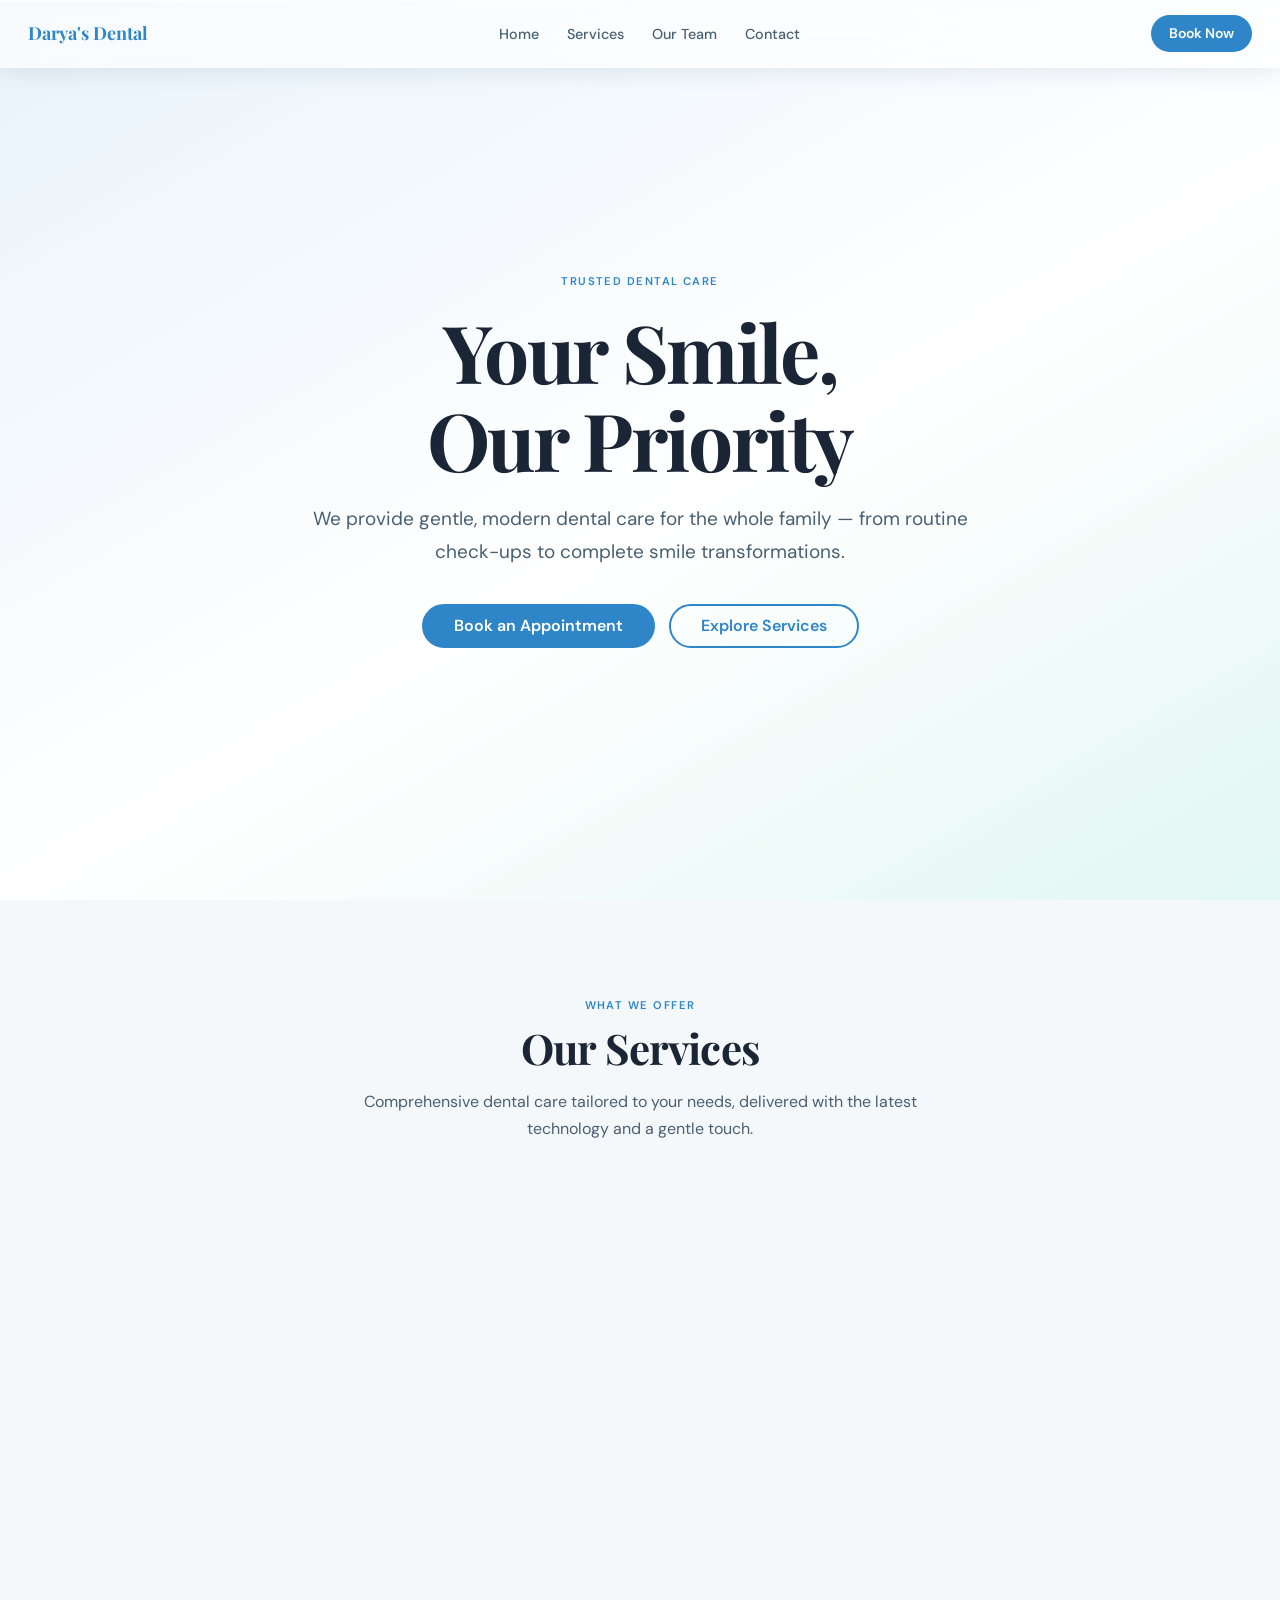
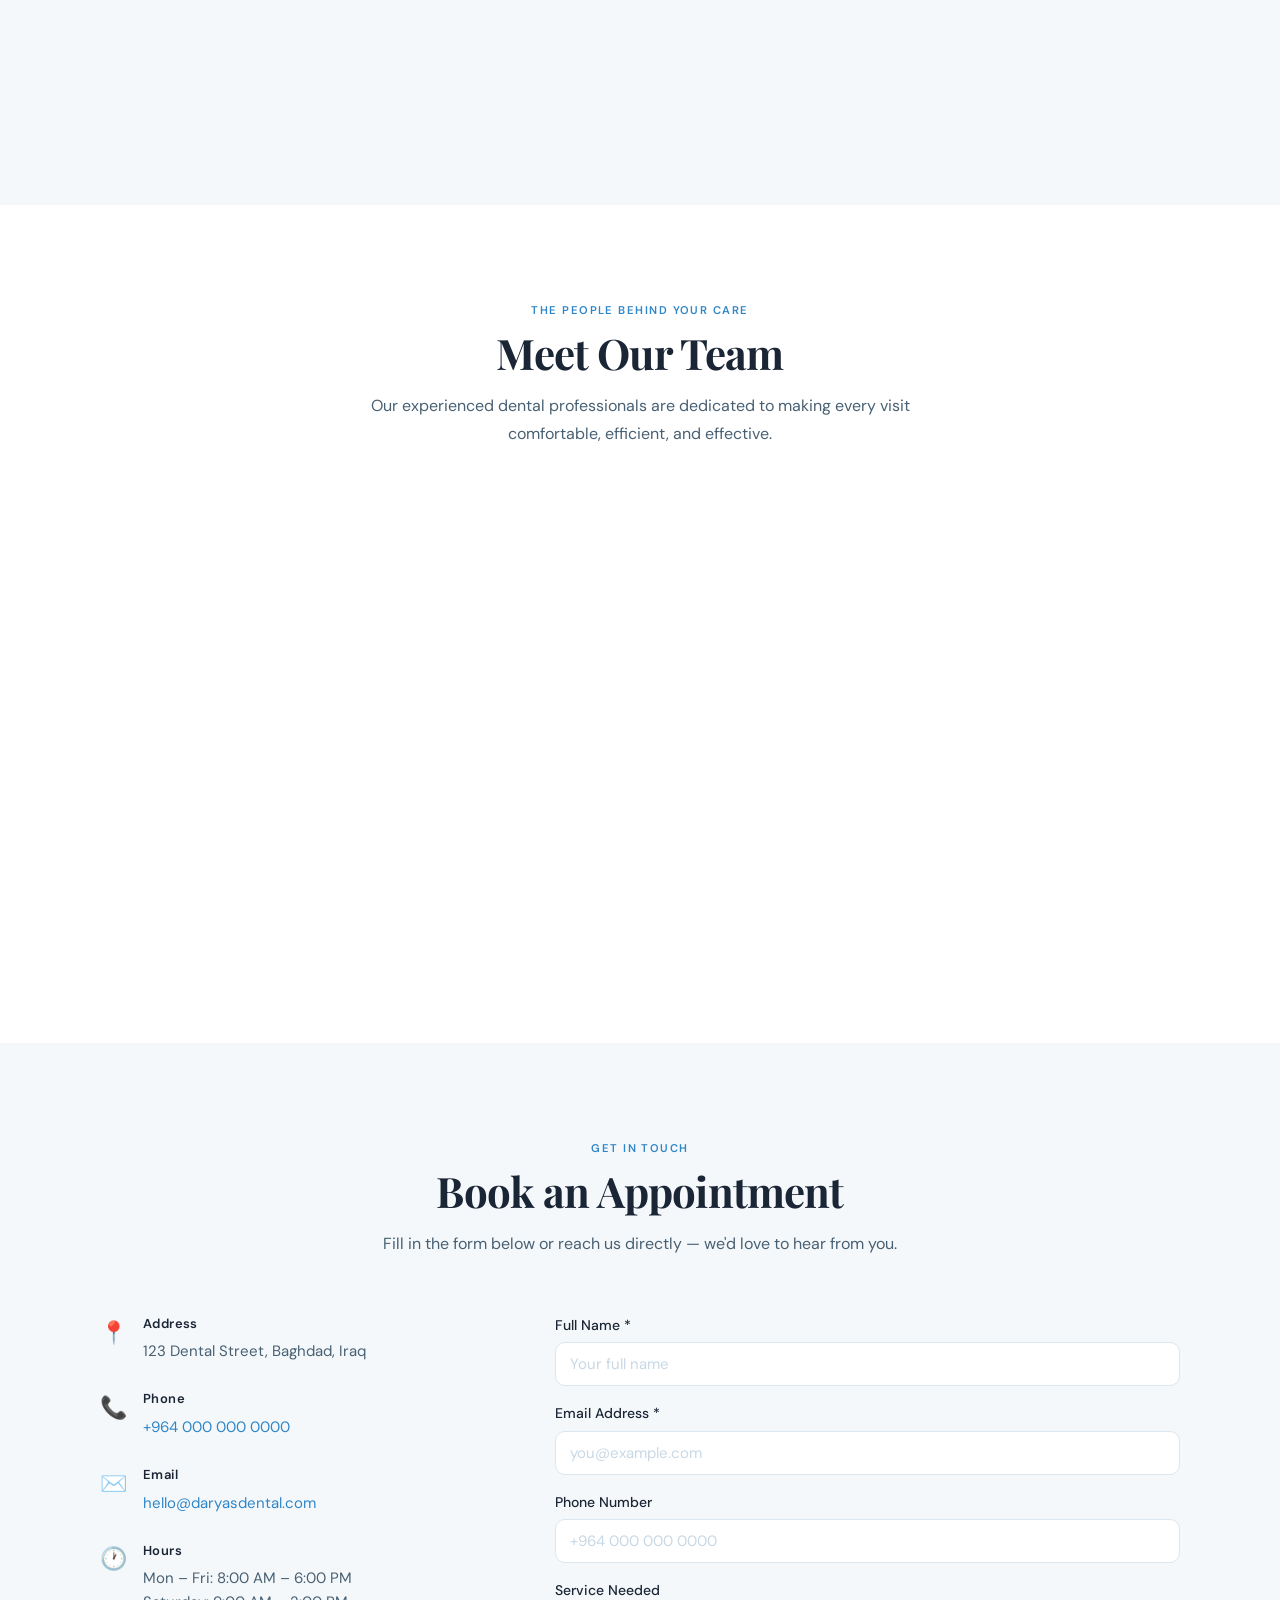
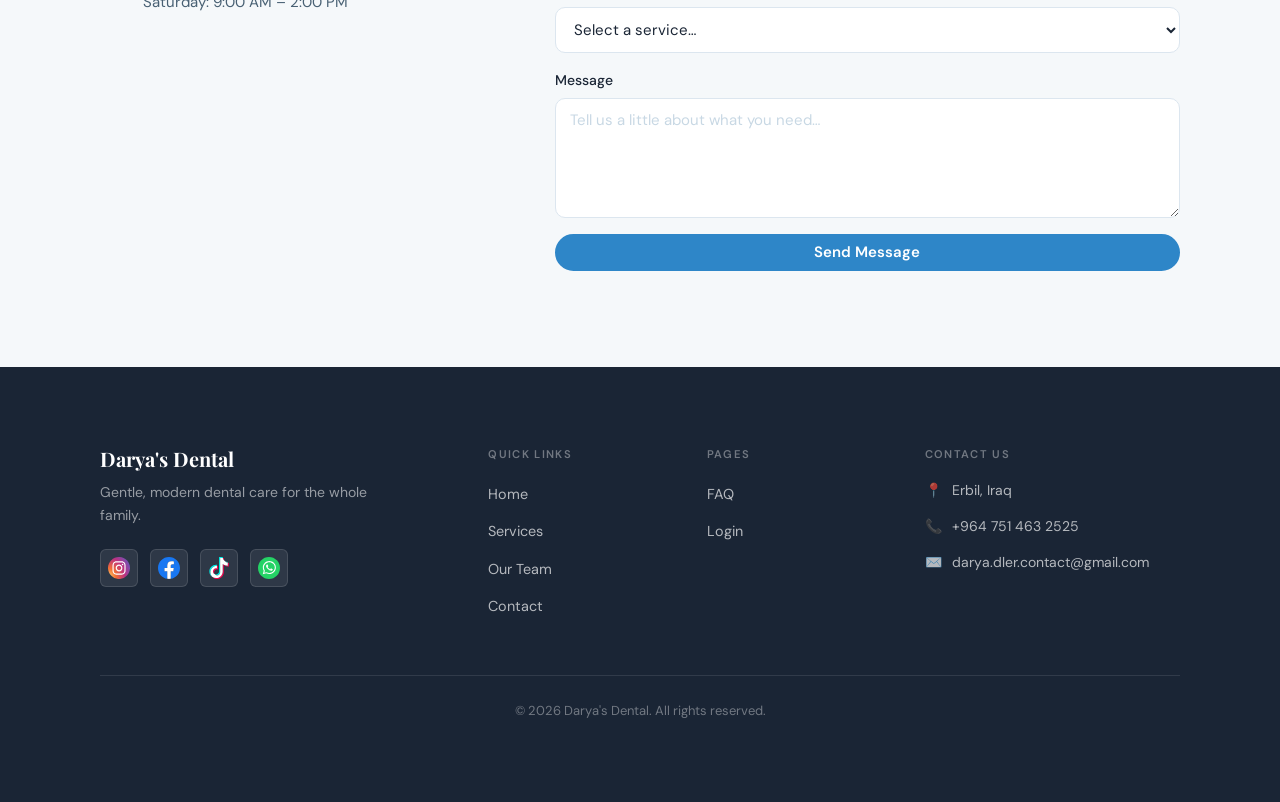
==== index.html @ b2d39dc9 "Reverted Service Cards" ====
<!DOCTYPE html>
<html lang="en">
<head>
  <meta charset="UTF-8">
  <meta name="viewport" content="width=device-width, initial-scale=1.0">
  <meta name="description" content="Darya's Dental — gentle, modern dental care for the whole family. Whitening, implants, orthodontics and more.">
  <title>Darya's Dental</title>

  <!-- Fonts -->
  <link rel="preconnect" href="https://fonts.googleapis.com">
  <link rel="preconnect" href="https://fonts.gstatic.com" crossorigin>
  <link
    rel="stylesheet"
    href="https://fonts.googleapis.com/css2?family=Playfair+Display:wght@700&family=DM+Sans:opsz,wght@9..40,400;9..40,500;9..40,600&display=swap"
  >

  <link rel="stylesheet" href="css/main.css">
  <link rel="icon" type="image/webp" href="assets/icons/tooth-logo.webp">
</head>
<body>

  <!-- ── Skip link ── -->
  <a class="skip-link" href="#main-content">Skip to main content</a>

  <!-- ═══════════════════════════════════════════
       HEADER / NAV
  ═══════════════════════════════════════════ -->
  <header class="site-header">

    <!-- CSS-only mobile menu toggle (no JS) -->
    <input type="checkbox" id="nav-toggle" class="nav-toggle-check">

    <!-- Desktop nav -->
    <nav class="nav-bar" aria-label="Main navigation">

      <a href="#hero" class="logo">Darya's Dental</a>

      <ul class="nav-links" role="list">
        <li><a href="#hero">Home</a></li>
        <li><a href="#services">Services</a></li>
        <li><a href="#doctors">Our Team</a></li>
        <li><a href="#contact">Contact</a></li>
      </ul>

      <div class="nav-right-links">
        <a href="#contact" class="cta">Book Now</a>
      </div>

      <!-- Hamburger — shown on mobile only -->
      <label
        for="nav-toggle"
        class="nav-hamburger-btn"
        aria-label="Toggle menu"
      >
        <span class="hamburger-bar"></span>
        <span class="hamburger-bar"></span>
        <span class="hamburger-bar"></span>
      </label>
    </nav>

    <!-- Mobile dropdown -->
    <nav class="nav-mobile" id="mobile-menu" aria-label="Mobile navigation">
      <ul role="list">
        <li><a href="#hero">Home</a></li>
        <li><a href="#services">Services</a></li>
        <li><a href="#doctors">Our Team</a></li>
        <li><a href="#contact">Contact</a></li>
        <li><a href="#contact" class="nav-mobile__cta">Book Now</a></li>
      </ul>
    </nav>

  </header>

  <!-- ═══════════════════════════════════════════
       MAIN CONTENT
  ═══════════════════════════════════════════ -->
  <main id="main-content">

    <!-- ── HERO ───────────────────────────────── -->
    <section id="hero" class="hero" aria-labelledby="hero-heading">
      <div class="container">
        <div class="hero__content">

          <p class="hero__eyebrow text-overline">Trusted dental care</p>

          <h1 id="hero-heading" class="hero__title">
            Your Smile,<br>Our Priority
          </h1>

          <p class="hero__subtitle">
            We provide gentle, modern dental care for the whole family —
            from routine check-ups to complete smile transformations.
          </p>

          <div class="hero__actions">
            <a href="#contact" class="btn btn--primary btn--lg">Book an Appointment</a>
            <a href="#services" class="btn btn--outline btn--lg">Explore Services</a>
          </div>

        </div>
      </div>
    </section>

    <!-- ── SERVICES ────────────────────────────── -->
    <section id="services" class="section section--alt" aria-labelledby="services-heading">
      <div class="container">

        <header class="section-header">
          <p class="text-overline">What we offer</p>
          <h2 id="services-heading" class="section-header__title">Our Services</h2>
          <p class="section-header__lead">
            Comprehensive dental care tailored to your needs, delivered
            with the latest technology and a gentle touch.
          </p>
        </header>

        <!-- ─────────────────────────────────────────────────────────────
             SERVICE CARD GRID
             To add a new card: duplicate any <article> below.
             Change: the image src/alt, the <h3> title, and the <p> description.
             Update --card-index to the next number for stagger timing.
        ───────────────────────────────────────────────────────────────── -->
        <div class="services-grid" role="list">

          <article class="service-card scroll-reveal" style="--card-index: 0" role="listitem">
            <div class="service-card__image-wrap">
              <!-- Future service image: <img src="assets/images/service-checkup.jpg" alt="General Check-up"> -->
            </div>
            <div class="service-card__body">
              <h3 class="service-card__title">General Check-up</h3>
              <p class="service-card__desc">
                Routine examinations and professional cleaning to keep your
                teeth and gums healthy year-round.
              </p>
              <a href="#contact" class="btn btn--outline btn--sm">Learn More</a>
            </div>
          </article>

          <article class="service-card scroll-reveal" style="--card-index: 1" role="listitem">
            <div class="service-card__image-wrap">
              <!-- Future service image: <img src="assets/images/service-whitening.jpg" alt="Teeth Whitening"> -->
            </div>
            <div class="service-card__body">
              <h3 class="service-card__title">Teeth Whitening</h3>
              <p class="service-card__desc">
                Professional in-clinic whitening that delivers up to
                eight shades brighter in a single session.
              </p>
              <a href="#contact" class="btn btn--outline btn--sm">Learn More</a>
            </div>
          </article>

          <article class="service-card scroll-reveal" style="--card-index: 2" role="listitem">
            <div class="service-card__image-wrap">
              <!-- Future service image: <img src="assets/images/service-implants.jpg" alt="Dental Implants"> -->
            </div>
            <div class="service-card__body">
              <h3 class="service-card__title">Dental Implants</h3>
              <p class="service-card__desc">
                Permanent, natural-looking tooth replacements anchored
                directly to the jawbone for lasting stability.
              </p>
              <a href="#contact" class="btn btn--outline btn--sm">Learn More</a>
            </div>
          </article>

          <article class="service-card scroll-reveal" style="--card-index: 3" role="listitem">
            <div class="service-card__image-wrap">
              <!-- Future service image: <img src="assets/images/service-orthodontics.jpg" alt="Orthodontics"> -->
            </div>
            <div class="service-card__body">
              <h3 class="service-card__title">Orthodontics</h3>
              <p class="service-card__desc">
                Braces and clear aligners for children and adults —
                straighten your smile at any age.
              </p>
              <a href="#contact" class="btn btn--outline btn--sm">Learn More</a>
            </div>
          </article>

          <article class="service-card scroll-reveal" style="--card-index: 4" role="listitem">
            <div class="service-card__image-wrap">
              <!-- Future service image: <img src="assets/images/service-cosmetic.jpg" alt="Cosmetic Dentistry"> -->
            </div>
            <div class="service-card__body">
              <h3 class="service-card__title">Cosmetic Dentistry</h3>
              <p class="service-card__desc">
                Veneers, bonding, and smile makeovers crafted to give
                you the confidence to smile freely.
              </p>
              <a href="#contact" class="btn btn--outline btn--sm">Learn More</a>
            </div>
          </article>

          <article class="service-card scroll-reveal" style="--card-index: 5" role="listitem">
            <div class="service-card__image-wrap">
              <!-- Future service image: <img src="assets/images/service-rootcanal.jpg" alt="Root Canal Therapy"> -->
            </div>
            <div class="service-card__body">
              <h3 class="service-card__title">Root Canal Therapy</h3>
              <p class="service-card__desc">
                Gentle, pain-free treatment to save an infected tooth
                and relieve discomfort quickly.
              </p>
              <a href="#contact" class="btn btn--outline btn--sm">Learn More</a>
            </div>
          </article>

        </div><!-- /.services-grid -->
      </div>
    </section>

    <!-- ── DOCTORS ──────────────────────────────── -->
    <section id="doctors" class="section" aria-labelledby="doctors-heading">
      <div class="container">

        <header class="section-header">
          <p class="text-overline">The people behind your care</p>
          <h2 id="doctors-heading" class="section-header__title">Meet Our Team</h2>
          <p class="section-header__lead">
            Our experienced dental professionals are dedicated to making
            every visit comfortable, efficient, and effective.
          </p>
        </header>

        <!-- ─────────────────────────────────────────────────────────────
             DOCTOR CARD GRID
             To add a new card: duplicate any <article> below.
             Change: img src/alt, name, specialty, and bio text.
             Update --card-index to the next number for stagger timing.
             Available images:
               assets/images/doctor-male.png
               assets/images/doctor-female.png
        ───────────────────────────────────────────────────────────────── -->
        <div class="doctors-grid" role="list">

          <article class="doctor-card scroll-reveal" style="--card-index: 0" role="listitem">
            <div class="doctor-card__photo-wrap">
              <img
                class="doctor-card__photo"
                src="assets/images/doctor-female.png"
                alt="Dr. Sarah Al-Rashid, Lead Dentist and Cosmetic Specialist"
                width="280"
                height="280"
                loading="lazy"
                decoding="async"
              >
            </div>
            <div class="doctor-card__body">
              <h3 class="doctor-card__name">Dr. Sarah Al-Rashid</h3>
              <p class="doctor-card__specialty">Lead Dentist · Cosmetic Specialist</p>
              <p class="doctor-card__bio">
                Over 12 years of experience in cosmetic and restorative dentistry.
                Passionate about creating confident, healthy smiles.
              </p>
            </div>
          </article>

          <article class="doctor-card scroll-reveal" style="--card-index: 1" role="listitem">
            <div class="doctor-card__photo-wrap">
              <img
                class="doctor-card__photo"
                src="assets/images/doctor-male.png"
                alt="Dr. Omar Hassan, Orthodontist"
                width="280"
                height="280"
                loading="lazy"
                decoding="async"
              >
            </div>
            <div class="doctor-card__body">
              <h3 class="doctor-card__name">Dr. Omar Hassan</h3>
              <p class="doctor-card__specialty">Orthodontist</p>
              <p class="doctor-card__bio">
                Specialises in braces and clear aligner therapy for all ages.
                Committed to comfortable, efficient treatment plans.
              </p>
            </div>
          </article>

          <article class="doctor-card scroll-reveal" style="--card-index: 2" role="listitem">
            <div class="doctor-card__photo-wrap">
              <img
                class="doctor-card__photo"
                src="assets/images/doctor-female.png"
                alt="Dr. Lena Mahmoud, Paediatric Dentist"
                width="280"
                height="280"
                loading="lazy"
                decoding="async"
              >
            </div>
            <div class="doctor-card__body">
              <h3 class="doctor-card__name">Dr. Lena Mahmoud</h3>
              <p class="doctor-card__specialty">Paediatric Dentist</p>
              <p class="doctor-card__bio">
                Specialised in children's dental care with a gentle,
                patient-first approach that puts young patients at ease.
              </p>
            </div>
          </article>

        </div><!-- /.doctors-grid -->
      </div>
    </section>

    <!-- ── CONTACT ──────────────────────────────── -->
    <section id="contact" class="section section--alt" aria-labelledby="contact-heading">
      <div class="container">

        <header class="section-header">
          <p class="text-overline">Get in touch</p>
          <h2 id="contact-heading" class="section-header__title">Book an Appointment</h2>
          <p class="section-header__lead">
            Fill in the form below or reach us directly — we'd love to
            hear from you.
          </p>
        </header>

        <div class="contact-layout">

          <!-- Contact info -->
          <address class="contact-info">
            <ul class="contact-info__list" role="list">

              <li class="contact-info__item">
                <span class="contact-info__icon" aria-hidden="true">📍</span>
                <div>
                  <strong class="contact-info__label">Address</strong>
                  <p>123 Dental Street, Baghdad, Iraq</p>
                </div>
              </li>

              <li class="contact-info__item">
                <span class="contact-info__icon" aria-hidden="true">📞</span>
                <div>
                  <strong class="contact-info__label">Phone</strong>
                  <p><a href="tel:+9640000000000">+964 000 000 0000</a></p>
                </div>
              </li>

              <li class="contact-info__item">
                <span class="contact-info__icon" aria-hidden="true">✉️</span>
                <div>
                  <strong class="contact-info__label">Email</strong>
                  <p><a href="mailto:hello@daryasdental.com">hello@daryasdental.com</a></p>
                </div>
              </li>

              <li class="contact-info__item">
                <span class="contact-info__icon" aria-hidden="true">🕐</span>
                <div>
                  <strong class="contact-info__label">Hours</strong>
                  <p>Mon – Fri: 8:00 AM – 6:00 PM</p>
                  <p>Saturday: 9:00 AM – 2:00 PM</p>
                </div>
              </li>

            </ul>
          </address>

          <!-- Booking form -->
          <form
            class="contact-form"
            method="post"
            action="#"
            novalidate
            aria-label="Book an appointment form"
          >
            <div class="field">
              <label for="contact-name">
                Full Name <span aria-hidden="true">*</span>
                <span class="sr-only">required</span>
              </label>
              <input
                type="text"
                id="contact-name"
                name="name"
                placeholder="Your full name"
                autocomplete="name"
                aria-required="true"
              >
            </div>

            <div class="field">
              <label for="contact-email">
                Email Address <span aria-hidden="true">*</span>
                <span class="sr-only">required</span>
              </label>
              <input
                type="email"
                id="contact-email"
                name="email"
                placeholder="you@example.com"
                autocomplete="email"
                aria-required="true"
              >
            </div>

            <div class="field">
              <label for="contact-phone">Phone Number</label>
              <input
                type="tel"
                id="contact-phone"
                name="phone"
                placeholder="+964 000 000 0000"
                autocomplete="tel"
              >
            </div>

            <div class="field">
              <label for="contact-service">Service Needed</label>
              <select id="contact-service" name="service">
                <option value="">Select a service…</option>
                <option value="checkup">General Check-up</option>
                <option value="whitening">Teeth Whitening</option>
                <option value="implants">Dental Implants</option>
                <option value="orthodontics">Orthodontics</option>
                <option value="cosmetic">Cosmetic Dentistry</option>
                <option value="rootcanal">Root Canal</option>
                <option value="other">Other</option>
              </select>
            </div>

            <div class="field">
              <label for="contact-message">Message</label>
              <textarea
                id="contact-message"
                name="message"
                rows="4"
                placeholder="Tell us a little about what you need…"
              ></textarea>
            </div>

            <button type="submit" class="btn btn--primary btn--full">Send Message</button>
          </form>

        </div><!-- /.contact-layout -->
      </div>
    </section>

  </main>

  <!-- ═══════════════════════════════════════════
       FOOTER
  ═══════════════════════════════════════════ -->
  <footer class="site-footer" aria-label="Site footer">
    <div class="container">

      <div class="footer-grid">

        <!-- Brand + social -->
        <div class="footer-brand">
          <p class="footer-brand__name">Darya's Dental</p>
          <p class="footer-brand__tagline">
            Gentle, modern dental care for the whole family.
          </p>
          <div class="footer-social" aria-label="Social media">
            <a href="https://www.instagram.com" aria-label="Follow us on Instagram">
              <img src="assets/icons/Instagram.svg" alt="" width="20" height="20">
            </a>
            <a href="https://www.facebook.com" aria-label="Follow us on Facebook">
              <img src="assets/icons/Facebook.svg" alt="" width="20" height="20">
            </a>
            <a href="https://www.tiktok.com/en/" aria-label="Follow us on TikTok">
              <img src="assets/icons/Tik Tok.svg" alt="" width="20" height="20">
            </a>
            <a href="https://web.whatsapp.com" aria-label="Contact us on WhatsApp">
              <img src="assets/icons/WhatsApp.svg" alt="" width="20" height="20">
            </a>
          </div>
        </div>

        <!-- Quick links -->
        <nav class="footer-nav" aria-label="Quick links">
          <h3 class="footer-nav__title">Quick Links</h3>
          <ul role="list">
            <li><a href="#hero">Home</a></li>
            <li><a href="#services">Services</a></li>
            <li><a href="#doctors">Our Team</a></li>
            <li><a href="#contact">Contact</a></li>
          </ul>
        </nav>

        <!-- Pages -->
        <nav class="footer-nav" aria-label="Pages">
          <h3 class="footer-nav__title">Pages</h3>
          <ul role="list">
            <li><a href="pages/faq.html">FAQ</a></li>
            <li><a href="pages/login.html">Login</a></li>
          </ul>
        </nav>

        <!-- Contact details -->
        <address class="footer-contact">
          <h3 class="footer-contact__title">Contact Us</h3>
          <ul role="list">
            <li>
              <span aria-hidden="true">📍</span>
              <span>Erbil, Iraq</span>
            </li>
            <li>
              <span aria-hidden="true">📞</span>
              <a href="tel:+9647514532525">+964 751 463 2525</a>
            </li>
            <li>
              <span aria-hidden="true">✉️</span>
              <a href="mailto:darya.dler.contact@gmail.com">darya.dler.contact@gmail.com</a>
            </li>
          </ul>
        </address>

      </div><!-- /.footer-grid -->

      <div class="footer-bottom">
        <p>&copy; 2026 Darya's Dental. All rights reserved.</p>
      </div>

    </div>
  </footer>

</body>
</html>
---- css/main.css ----
/* main.css — imports only, in cascade order */

/* 1. Base — lowest specificity, broadest scope */
@import './base/reset.css';
@import './base/root.css';
@import './base/typography.css';

/* 2. Layout — structural patterns */
@import './layout/containers.css';
@import './layout/grid.css';
@import './layout/header.css';
@import './layout/footer.css';
@import './layout/sections.css';

/* 3. Components — reusable UI pieces */
@import './components/buttons.css';
@import './components/cards.css';
@import './components/nav.css';
@import './components/forms.css';
@import './components/hero.css';

/* 4. Pages — most specific, last in cascade */
@import './pages/faq.css';
@import './pages/login.css';
@import './pages/sign-up.css';
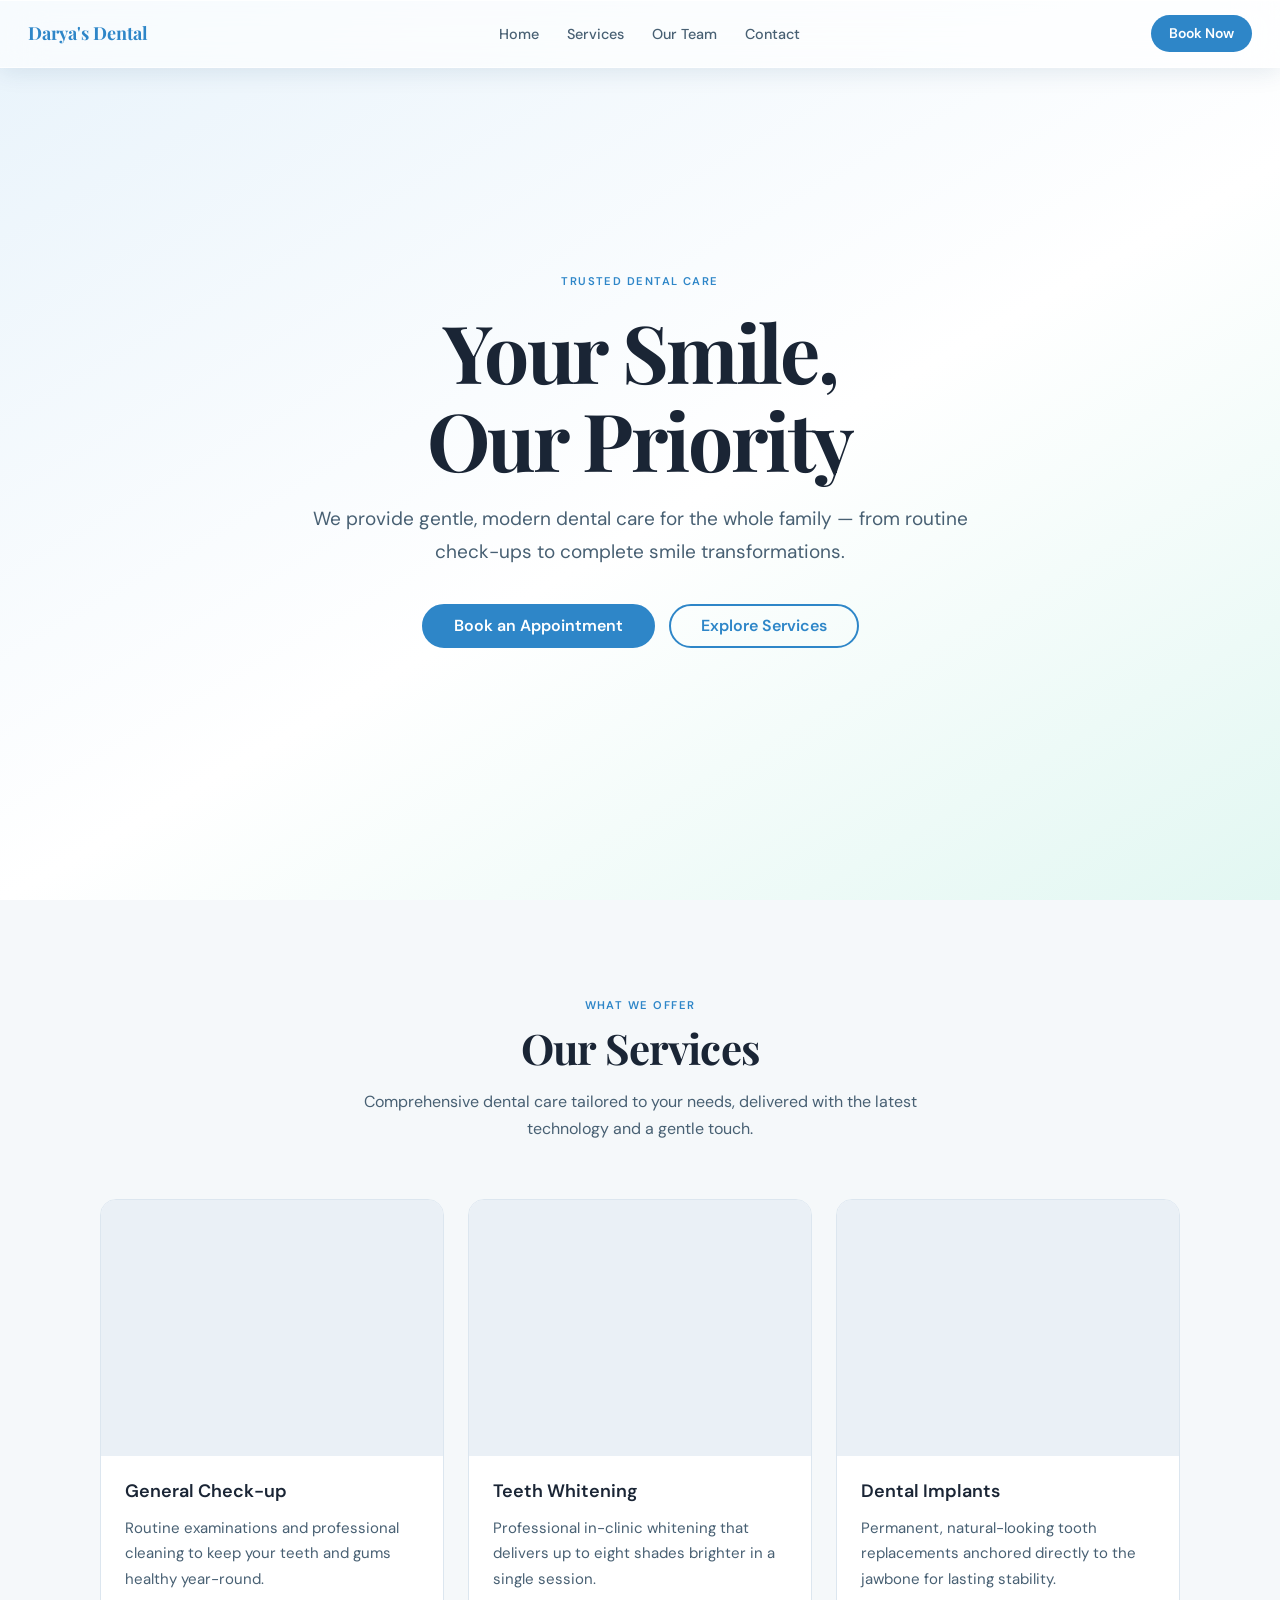
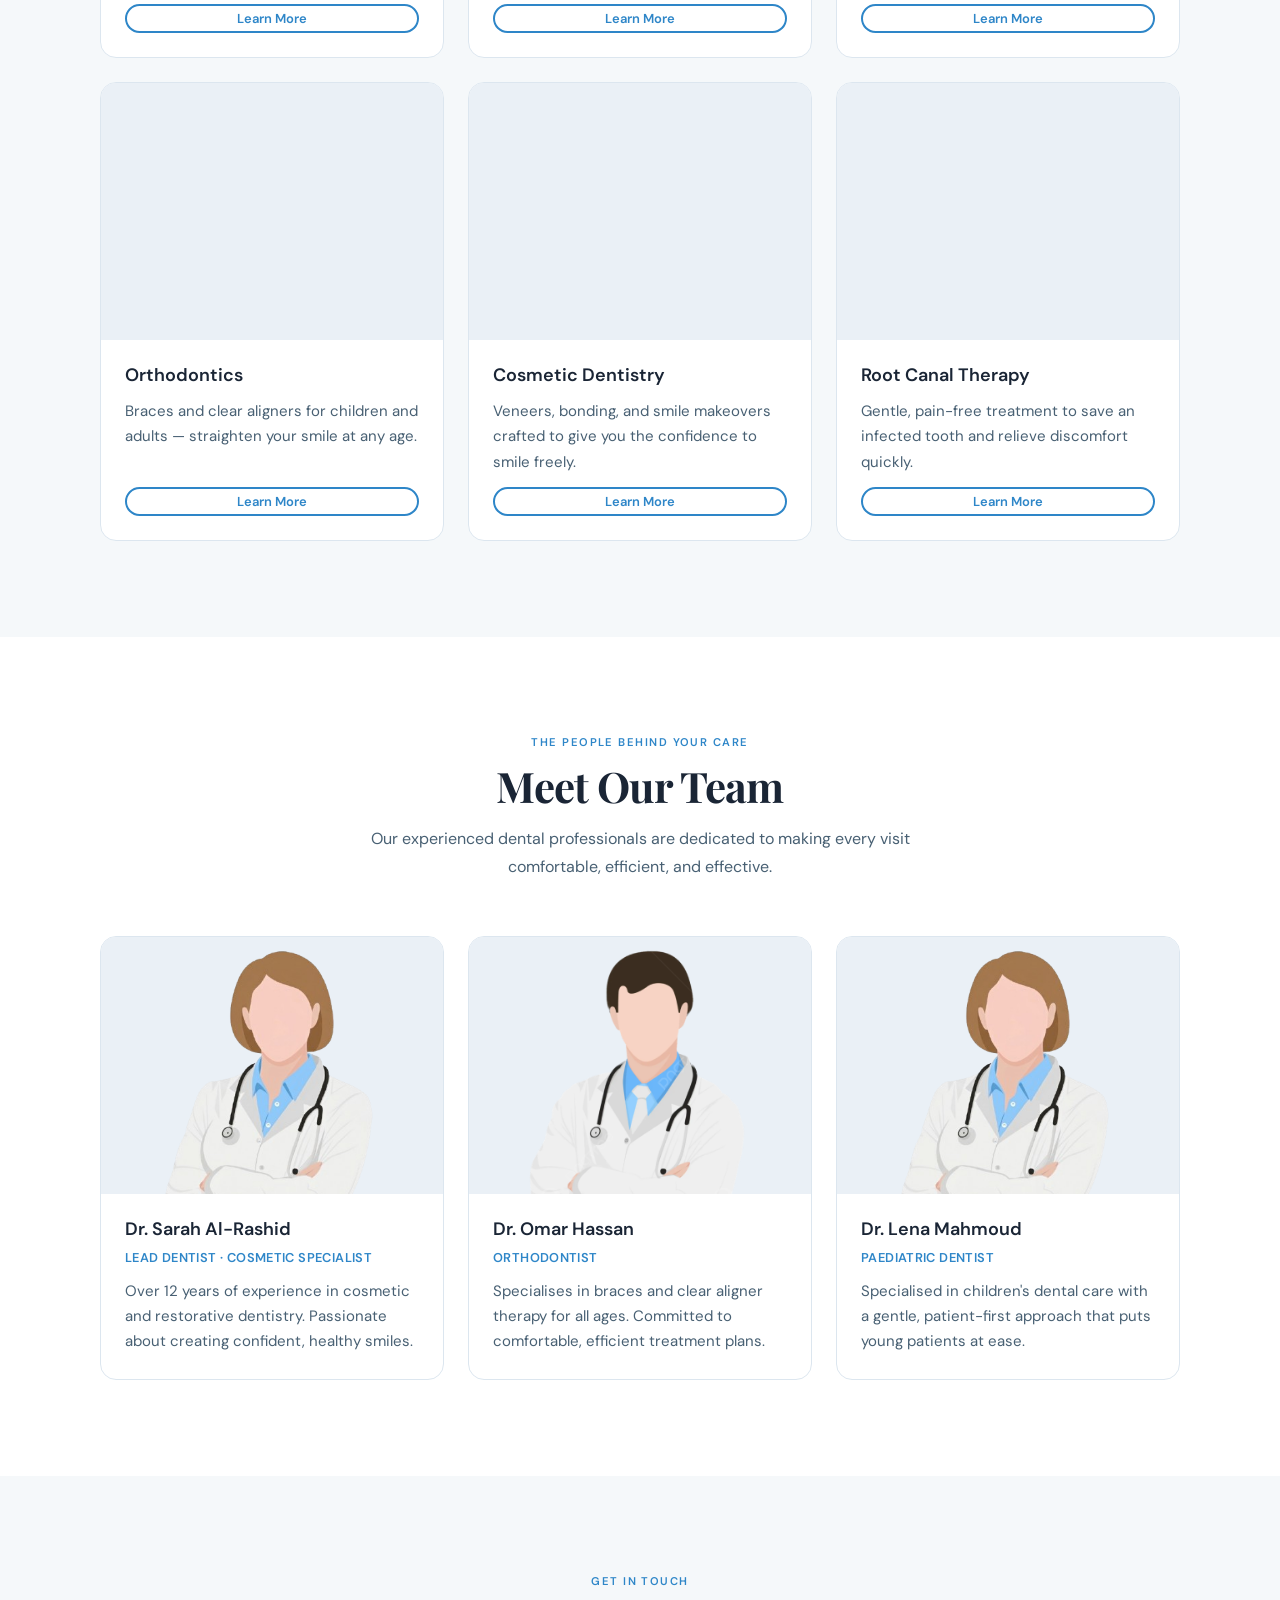
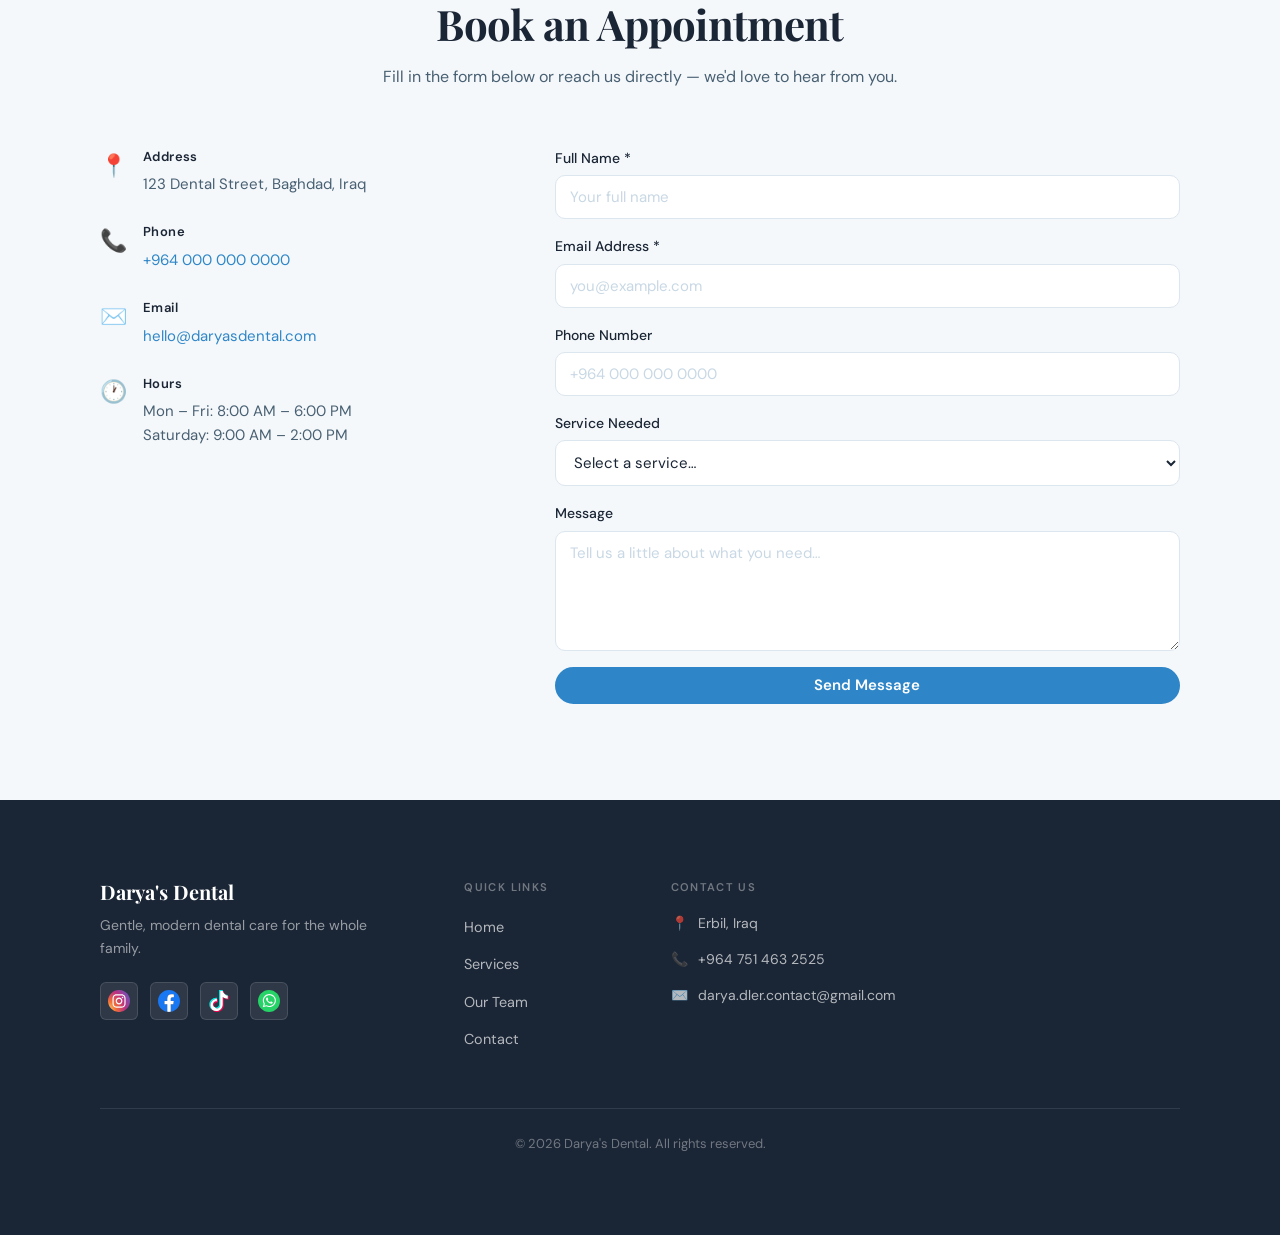
==== commit 3f044cc3: "Removed FAQ, Login, and Sign-in Pages and all of it's components" ====
--- a/index.html
+++ b/index.html
@@ -482,15 +482,6 @@
           </ul>
         </nav>
 
-        <!-- Pages -->
-        <nav class="footer-nav" aria-label="Pages">
-          <h3 class="footer-nav__title">Pages</h3>
-          <ul role="list">
-            <li><a href="pages/faq.html">FAQ</a></li>
-            <li><a href="pages/login.html">Login</a></li>
-          </ul>
-        </nav>
-
         <!-- Contact details -->
         <address class="footer-contact">
           <h3 class="footer-contact__title">Contact Us</h3>
--- a/css/main.css
+++ b/css/main.css
@@ -19,7 +19,3 @@
 @import './components/forms.css';
 @import './components/hero.css';
 
-/* 4. Pages — most specific, last in cascade */
-@import './pages/faq.css';
-@import './pages/login.css';
-@import './pages/sign-up.css';
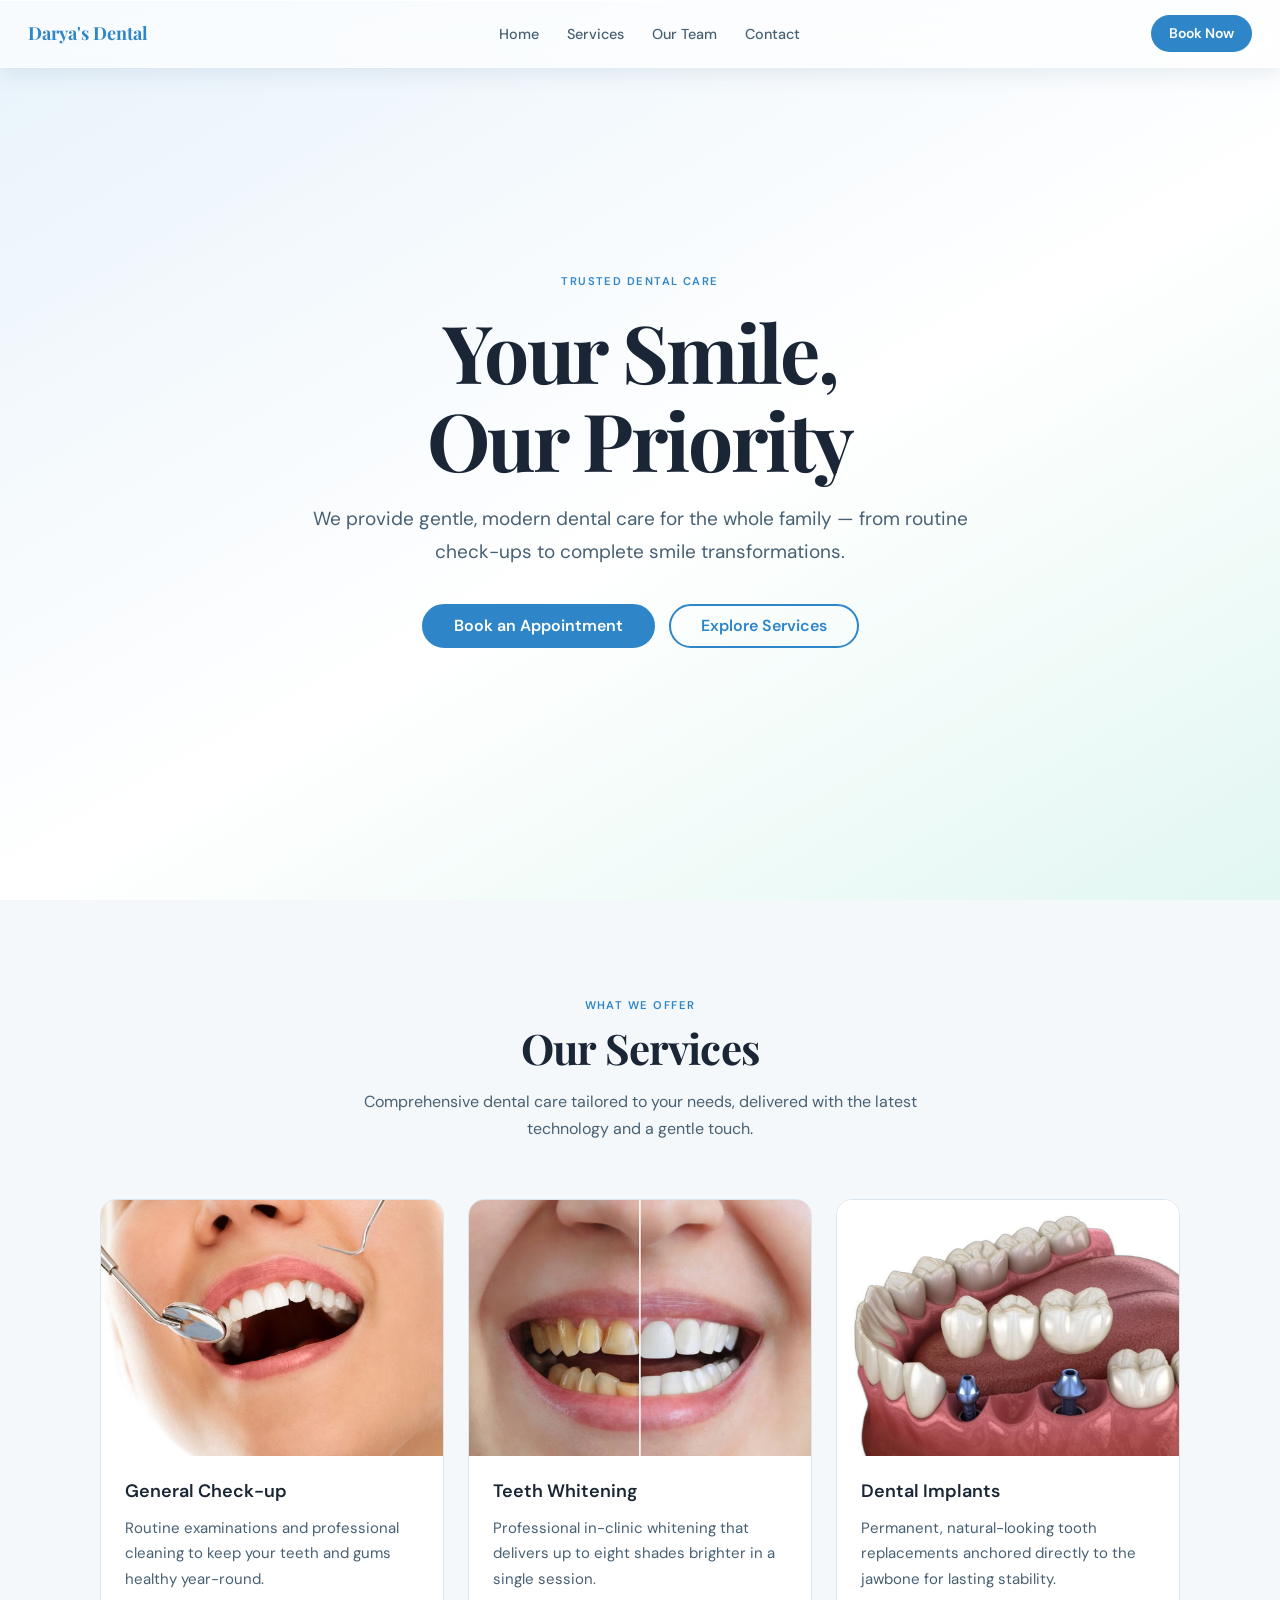
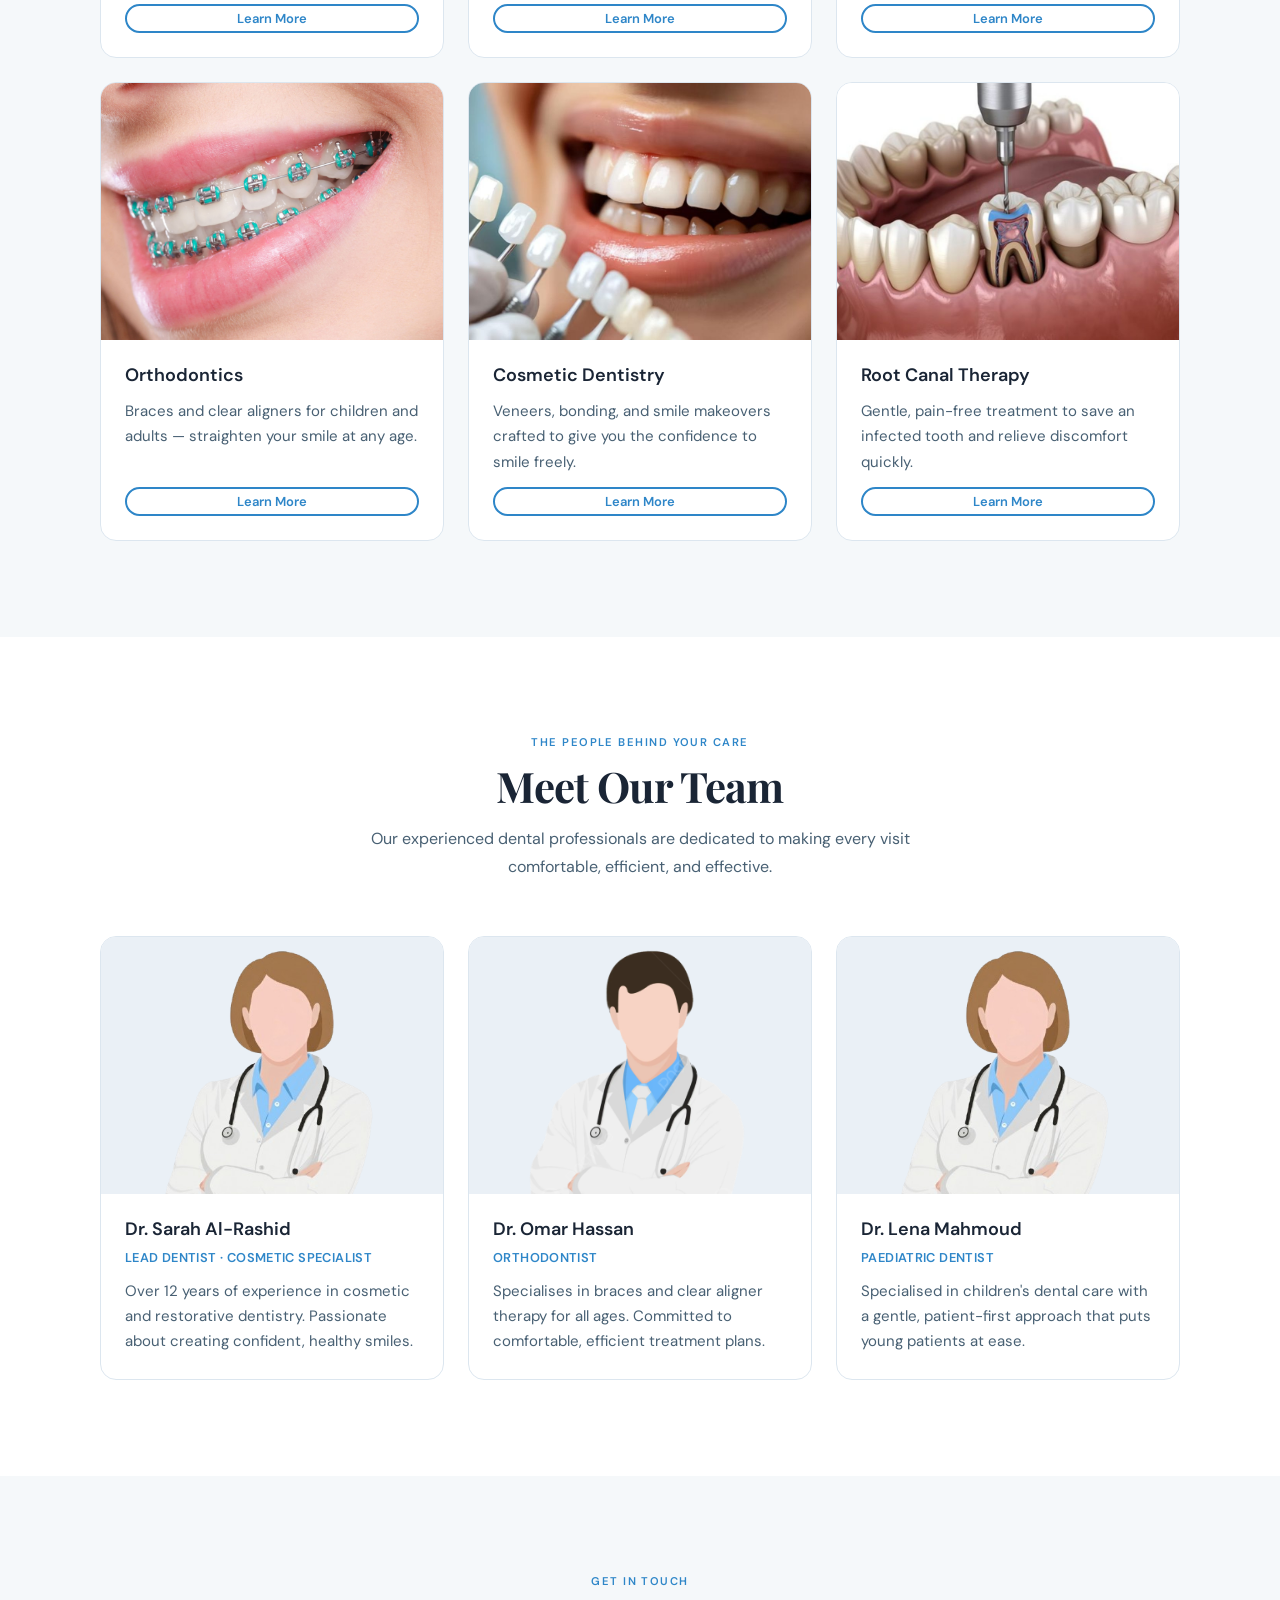
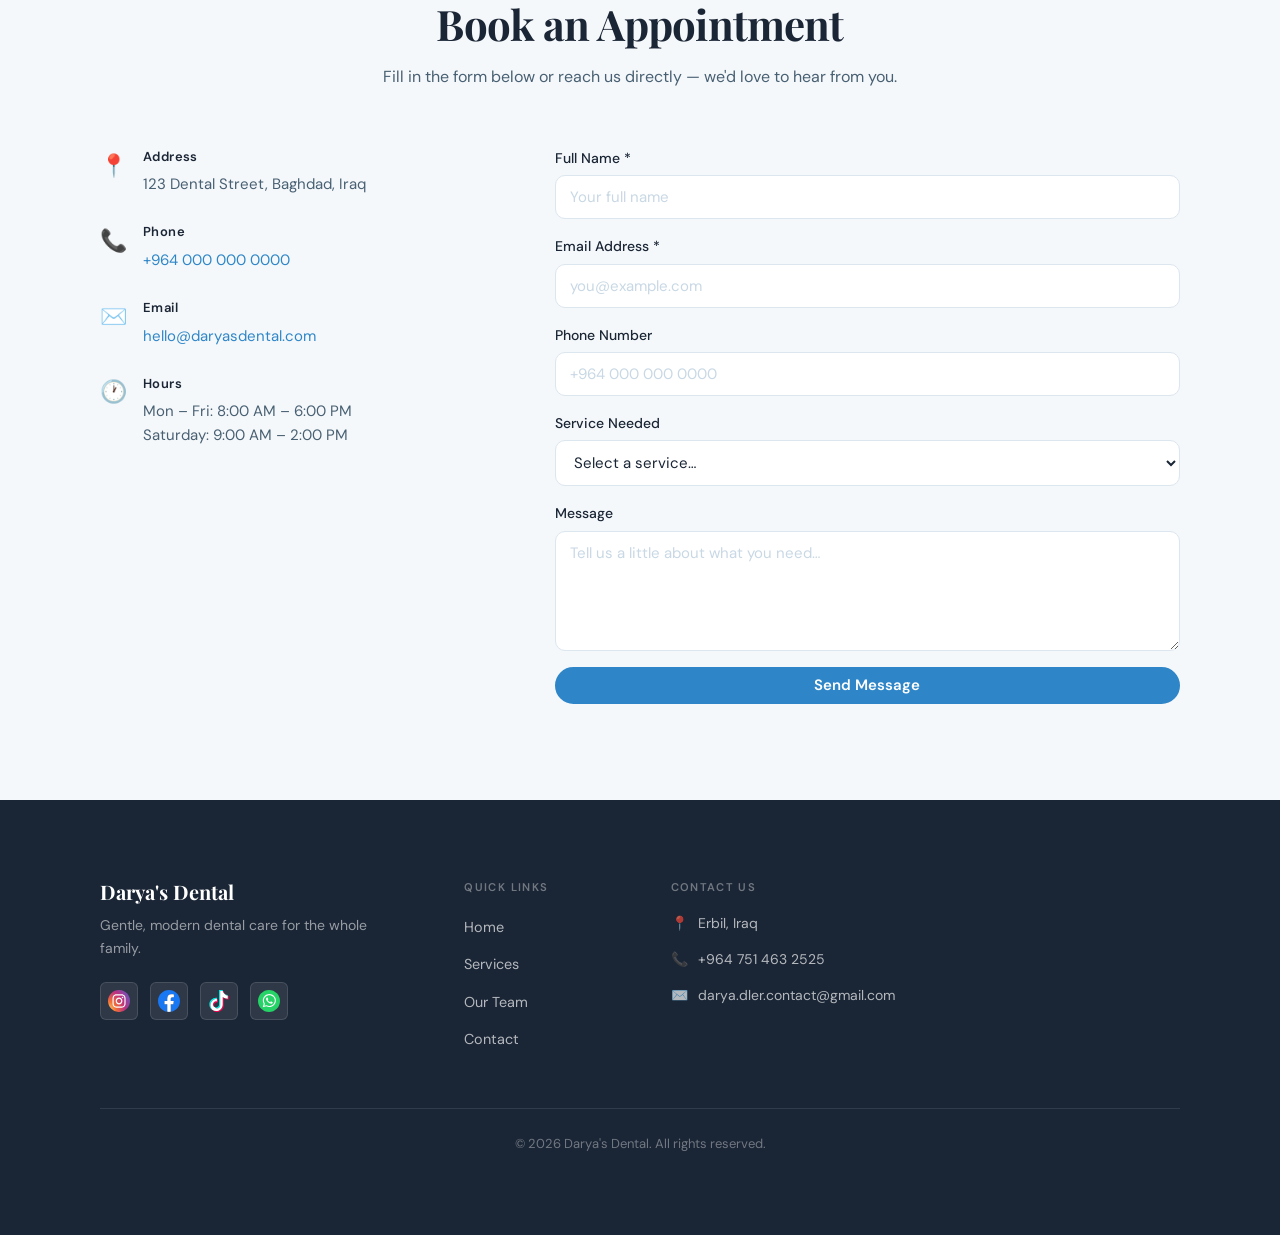
==== commit d57fd6cc: "added service images" ====
--- a/index.html
+++ b/index.html
@@ -125,6 +125,7 @@
           <article class="service-card scroll-reveal" style="--card-index: 0" role="listitem">
             <div class="service-card__image-wrap">
               <!-- Future service image: <img src="assets/images/service-checkup.jpg" alt="General Check-up"> -->
+               <img src="assets/images/services-general-checkup.jpg">
             </div>
             <div class="service-card__body">
               <h3 class="service-card__title">General Check-up</h3>
@@ -138,7 +139,7 @@
 
           <article class="service-card scroll-reveal" style="--card-index: 1" role="listitem">
             <div class="service-card__image-wrap">
-              <!-- Future service image: <img src="assets/images/service-whitening.jpg" alt="Teeth Whitening"> -->
+               <img src="assets/images/services-teeth-whitening.jpg">
             </div>
             <div class="service-card__body">
               <h3 class="service-card__title">Teeth Whitening</h3>
@@ -152,7 +153,7 @@
 
           <article class="service-card scroll-reveal" style="--card-index: 2" role="listitem">
             <div class="service-card__image-wrap">
-              <!-- Future service image: <img src="assets/images/service-implants.jpg" alt="Dental Implants"> -->
+              <img src="assets/images/services-dental-implants.jpg">
             </div>
             <div class="service-card__body">
               <h3 class="service-card__title">Dental Implants</h3>
@@ -166,7 +167,7 @@
 
           <article class="service-card scroll-reveal" style="--card-index: 3" role="listitem">
             <div class="service-card__image-wrap">
-              <!-- Future service image: <img src="assets/images/service-orthodontics.jpg" alt="Orthodontics"> -->
+               <img src="assets/images/services-orthodontics.jpg">
             </div>
             <div class="service-card__body">
               <h3 class="service-card__title">Orthodontics</h3>
@@ -180,7 +181,7 @@
 
           <article class="service-card scroll-reveal" style="--card-index: 4" role="listitem">
             <div class="service-card__image-wrap">
-              <!-- Future service image: <img src="assets/images/service-cosmetic.jpg" alt="Cosmetic Dentistry"> -->
+               <img src="assets/images/services-cosmetic-dentristry.jpg">
             </div>
             <div class="service-card__body">
               <h3 class="service-card__title">Cosmetic Dentistry</h3>
@@ -194,7 +195,7 @@
 
           <article class="service-card scroll-reveal" style="--card-index: 5" role="listitem">
             <div class="service-card__image-wrap">
-              <!-- Future service image: <img src="assets/images/service-rootcanal.jpg" alt="Root Canal Therapy"> -->
+               <img src="assets/images/services-root-canal-therapy.jpg">
             </div>
             <div class="service-card__body">
               <h3 class="service-card__title">Root Canal Therapy</h3>
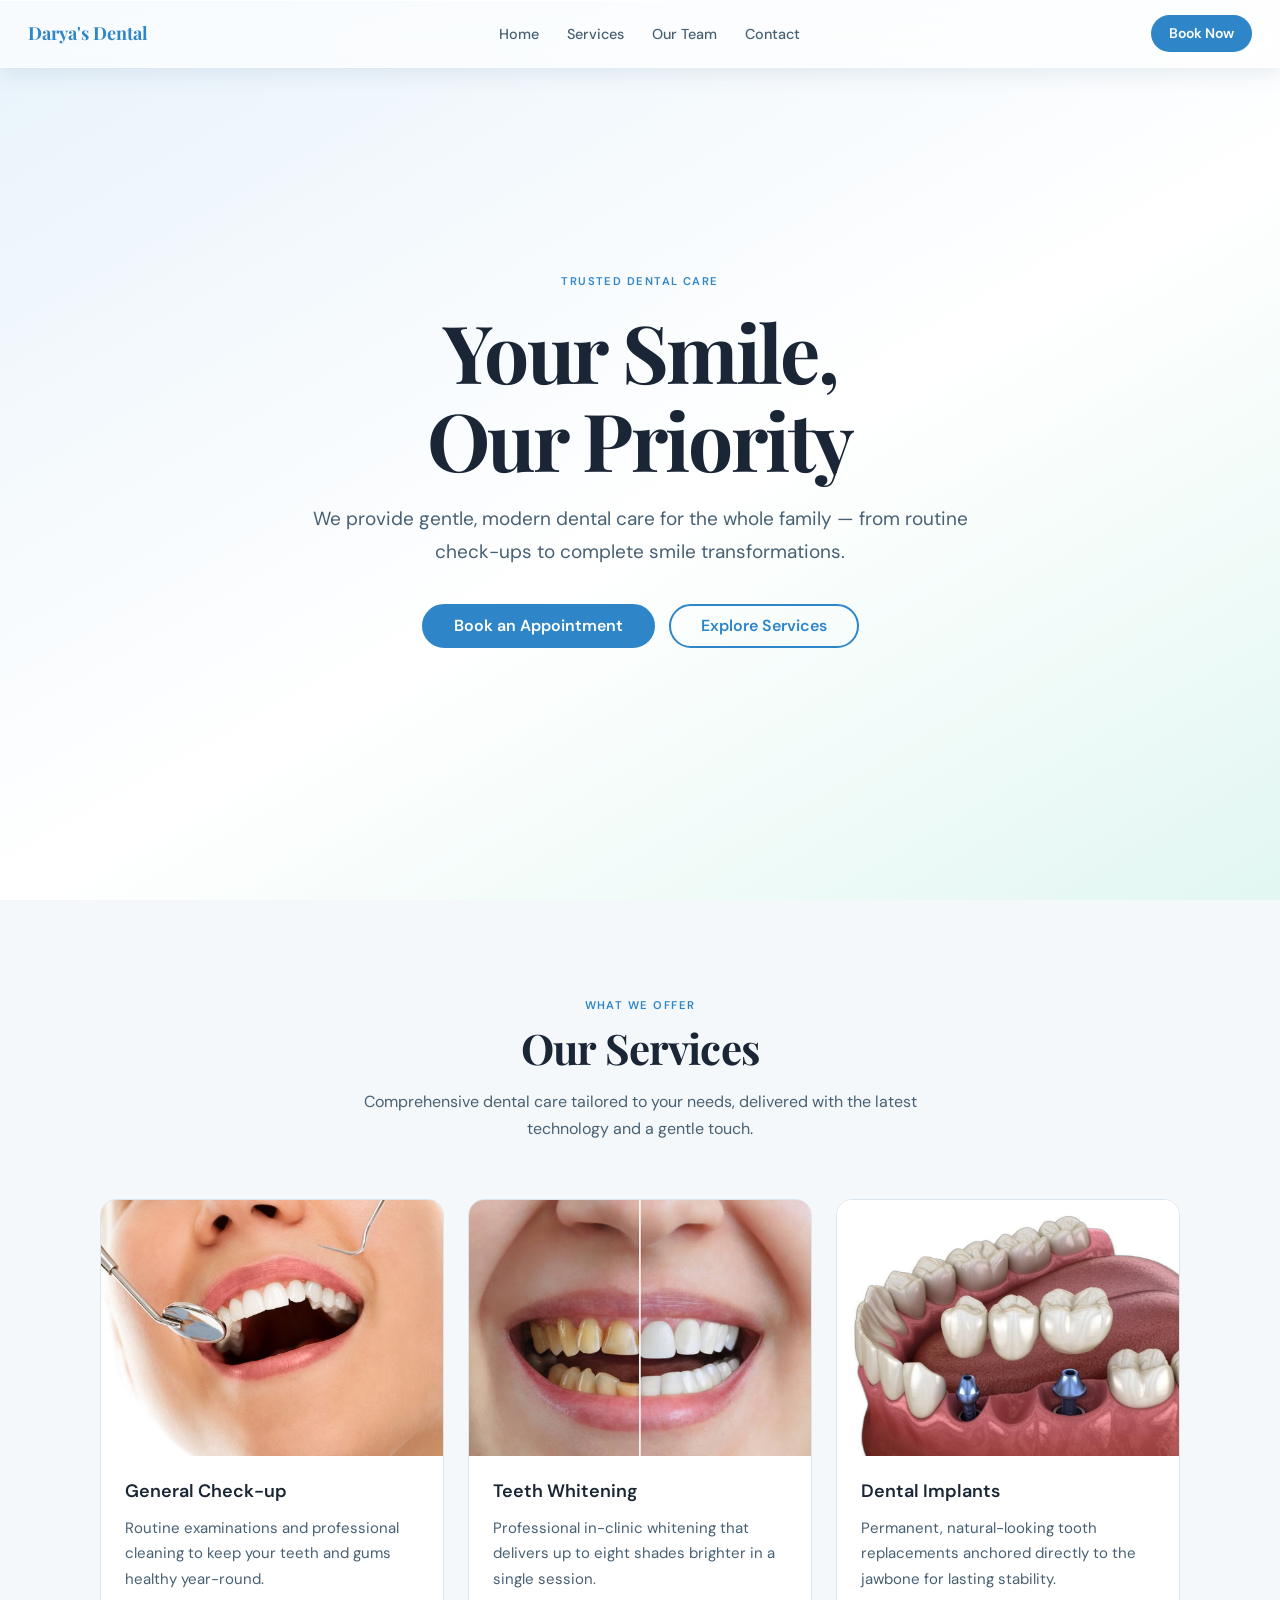
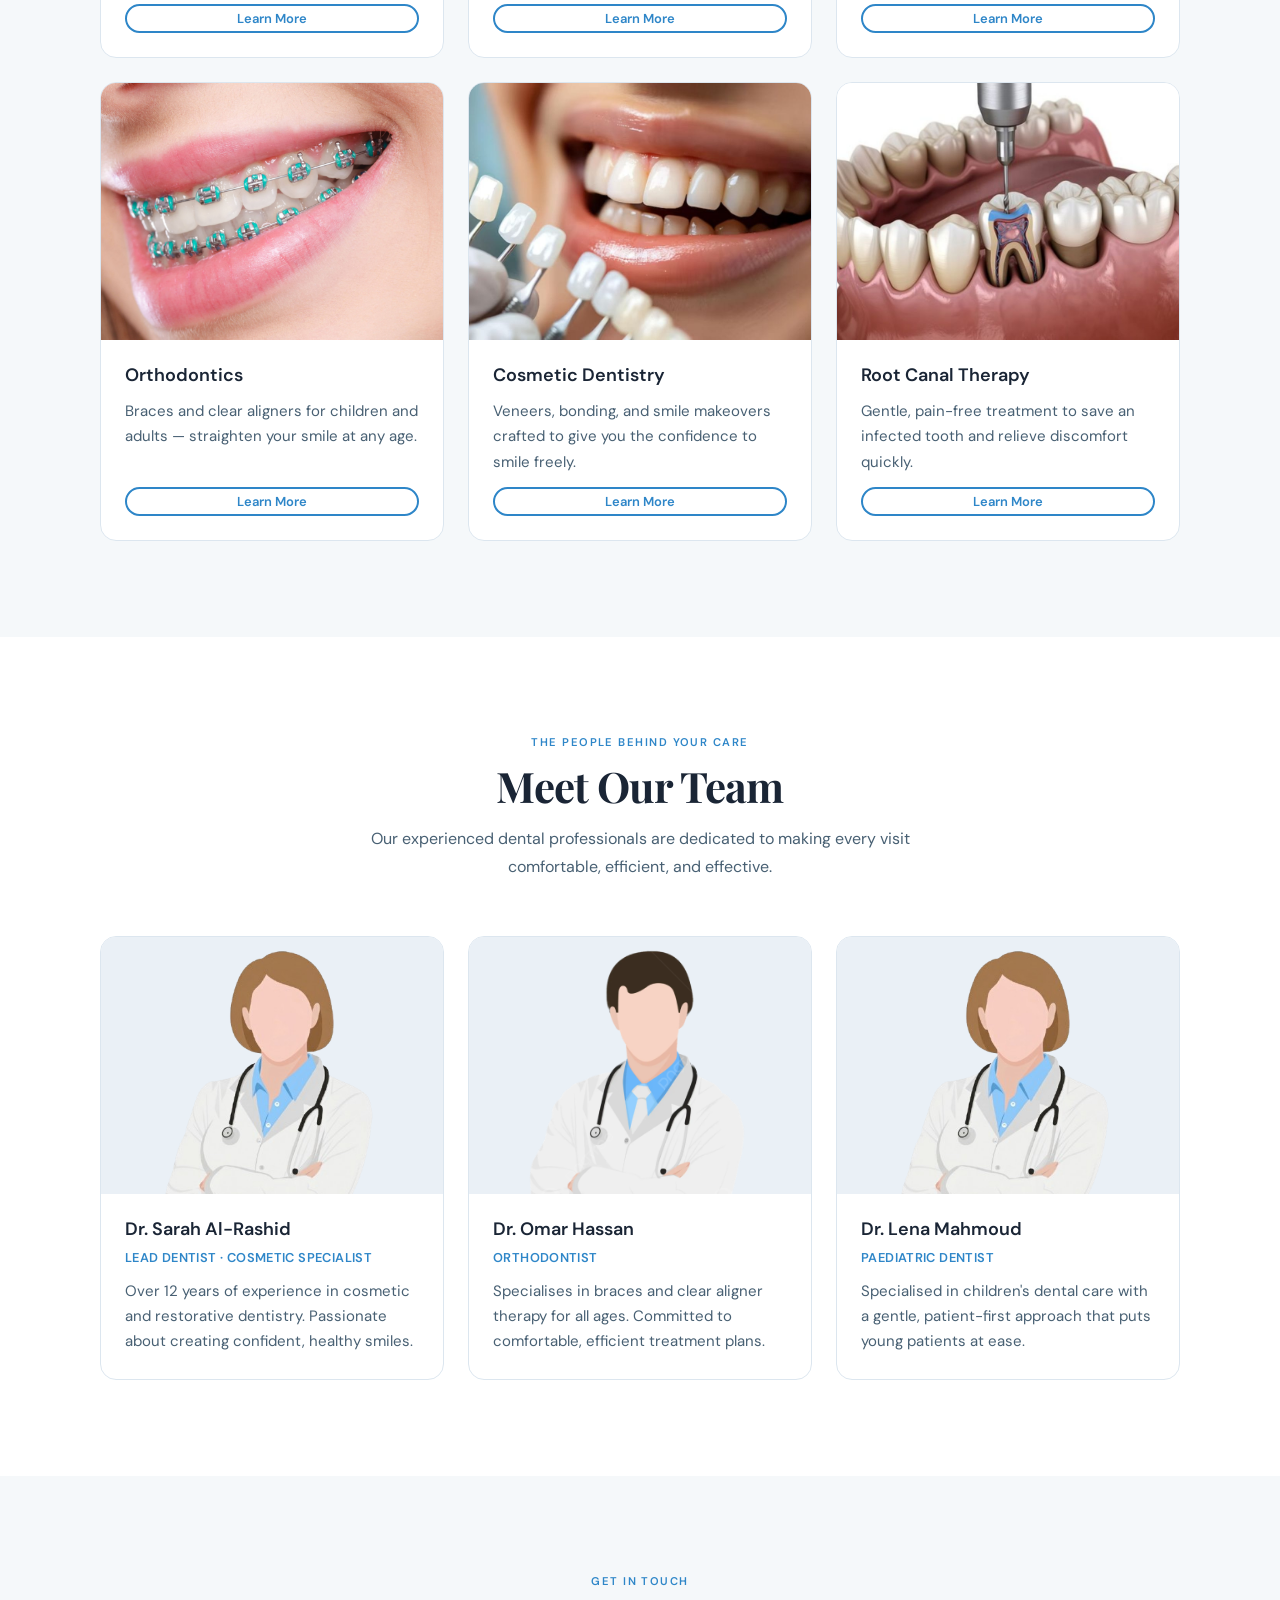
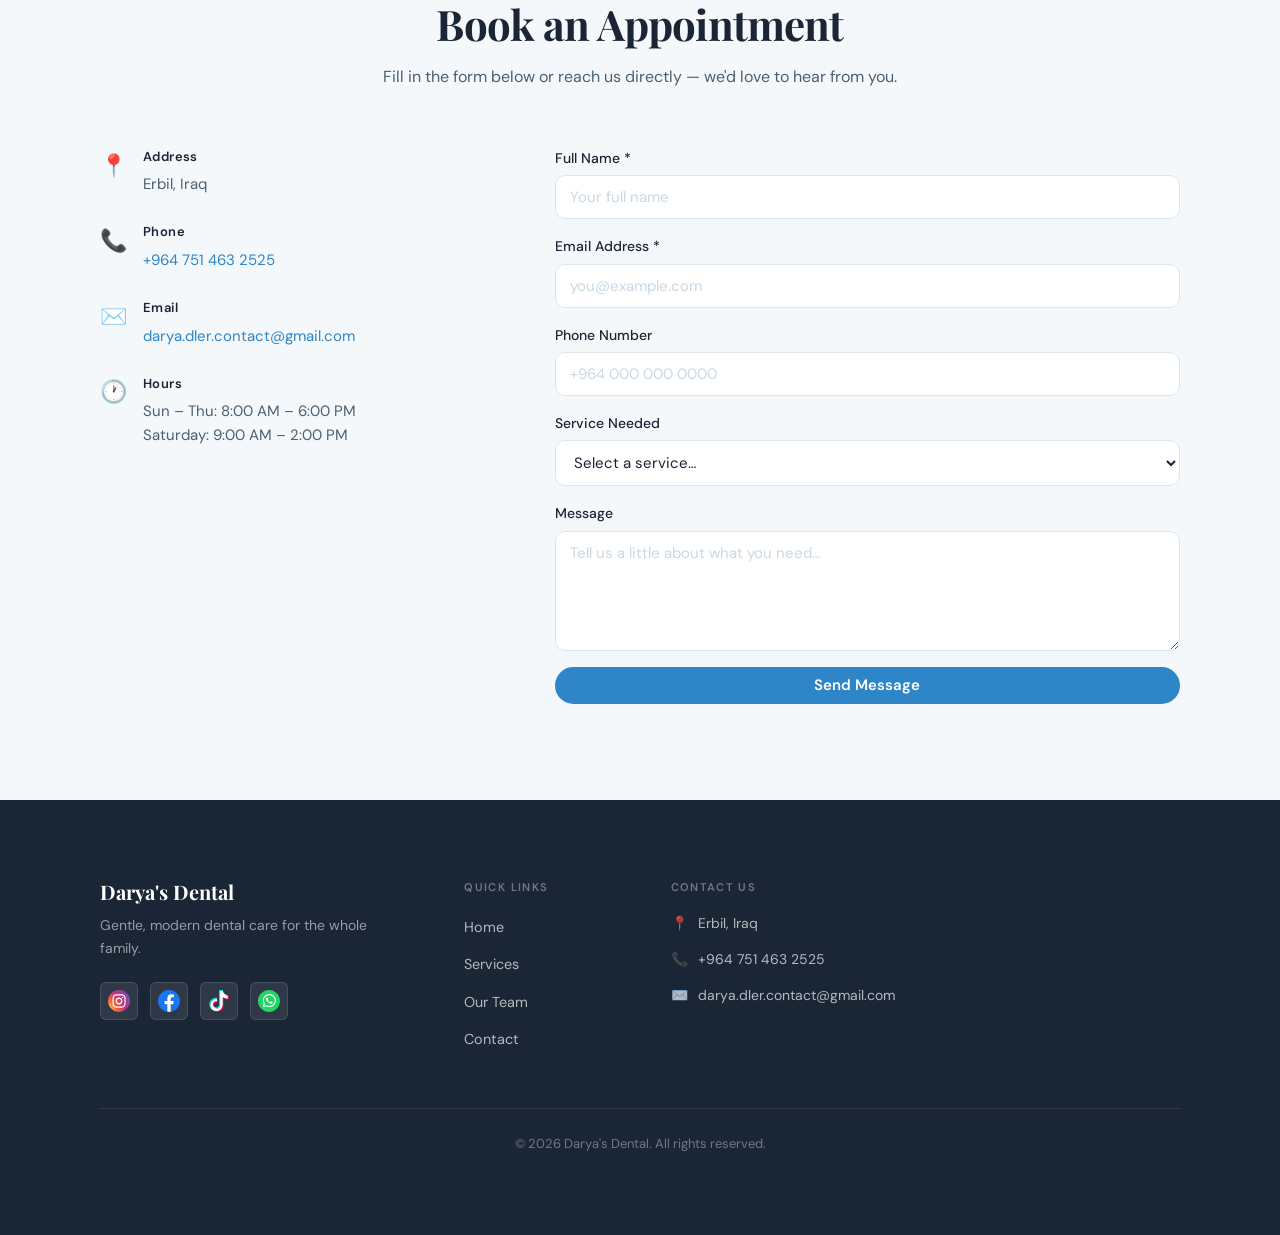
==== commit d5b5bcde: "fixed contact info" ====
--- a/index.html
+++ b/index.html
@@ -328,7 +328,7 @@
                 <span class="contact-info__icon" aria-hidden="true">📍</span>
                 <div>
                   <strong class="contact-info__label">Address</strong>
-                  <p>123 Dental Street, Baghdad, Iraq</p>
+                  <p>Erbil, Iraq</p>
                 </div>
               </li>
 
@@ -336,7 +336,7 @@
                 <span class="contact-info__icon" aria-hidden="true">📞</span>
                 <div>
                   <strong class="contact-info__label">Phone</strong>
-                  <p><a href="tel:+9640000000000">+964 000 000 0000</a></p>
+                  <p><a href="tel:+9647514632525">+964 751 463 2525</a></p>
                 </div>
               </li>
 
@@ -344,7 +344,7 @@
                 <span class="contact-info__icon" aria-hidden="true">✉️</span>
                 <div>
                   <strong class="contact-info__label">Email</strong>
-                  <p><a href="mailto:hello@daryasdental.com">hello@daryasdental.com</a></p>
+                  <p><a href="mailto:darya.dler.contact@gmail.com">darya.dler.contact@gmail.com</a></p>
                 </div>
               </li>
 
@@ -352,7 +352,7 @@
                 <span class="contact-info__icon" aria-hidden="true">🕐</span>
                 <div>
                   <strong class="contact-info__label">Hours</strong>
-                  <p>Mon – Fri: 8:00 AM – 6:00 PM</p>
+                  <p>Sun – Thu: 8:00 AM – 6:00 PM</p>
                   <p>Saturday: 9:00 AM – 2:00 PM</p>
                 </div>
               </li>
@@ -436,7 +436,7 @@
             <button type="submit" class="btn btn--primary btn--full">Send Message</button>
           </form>
 
-        </div><!-- /.contact-layout -->
+        </div>
       </div>
     </section>
 
@@ -505,7 +505,7 @@
       </div><!-- /.footer-grid -->
 
       <div class="footer-bottom">
-        <p>&copy; 2026 Darya's Dental. All rights reserved.</p>
+        <p>&copy; <script>document.write(new Date().getFullYear())</script> Darya's Dental. All rights reserved.</p>
       </div>
 
     </div>
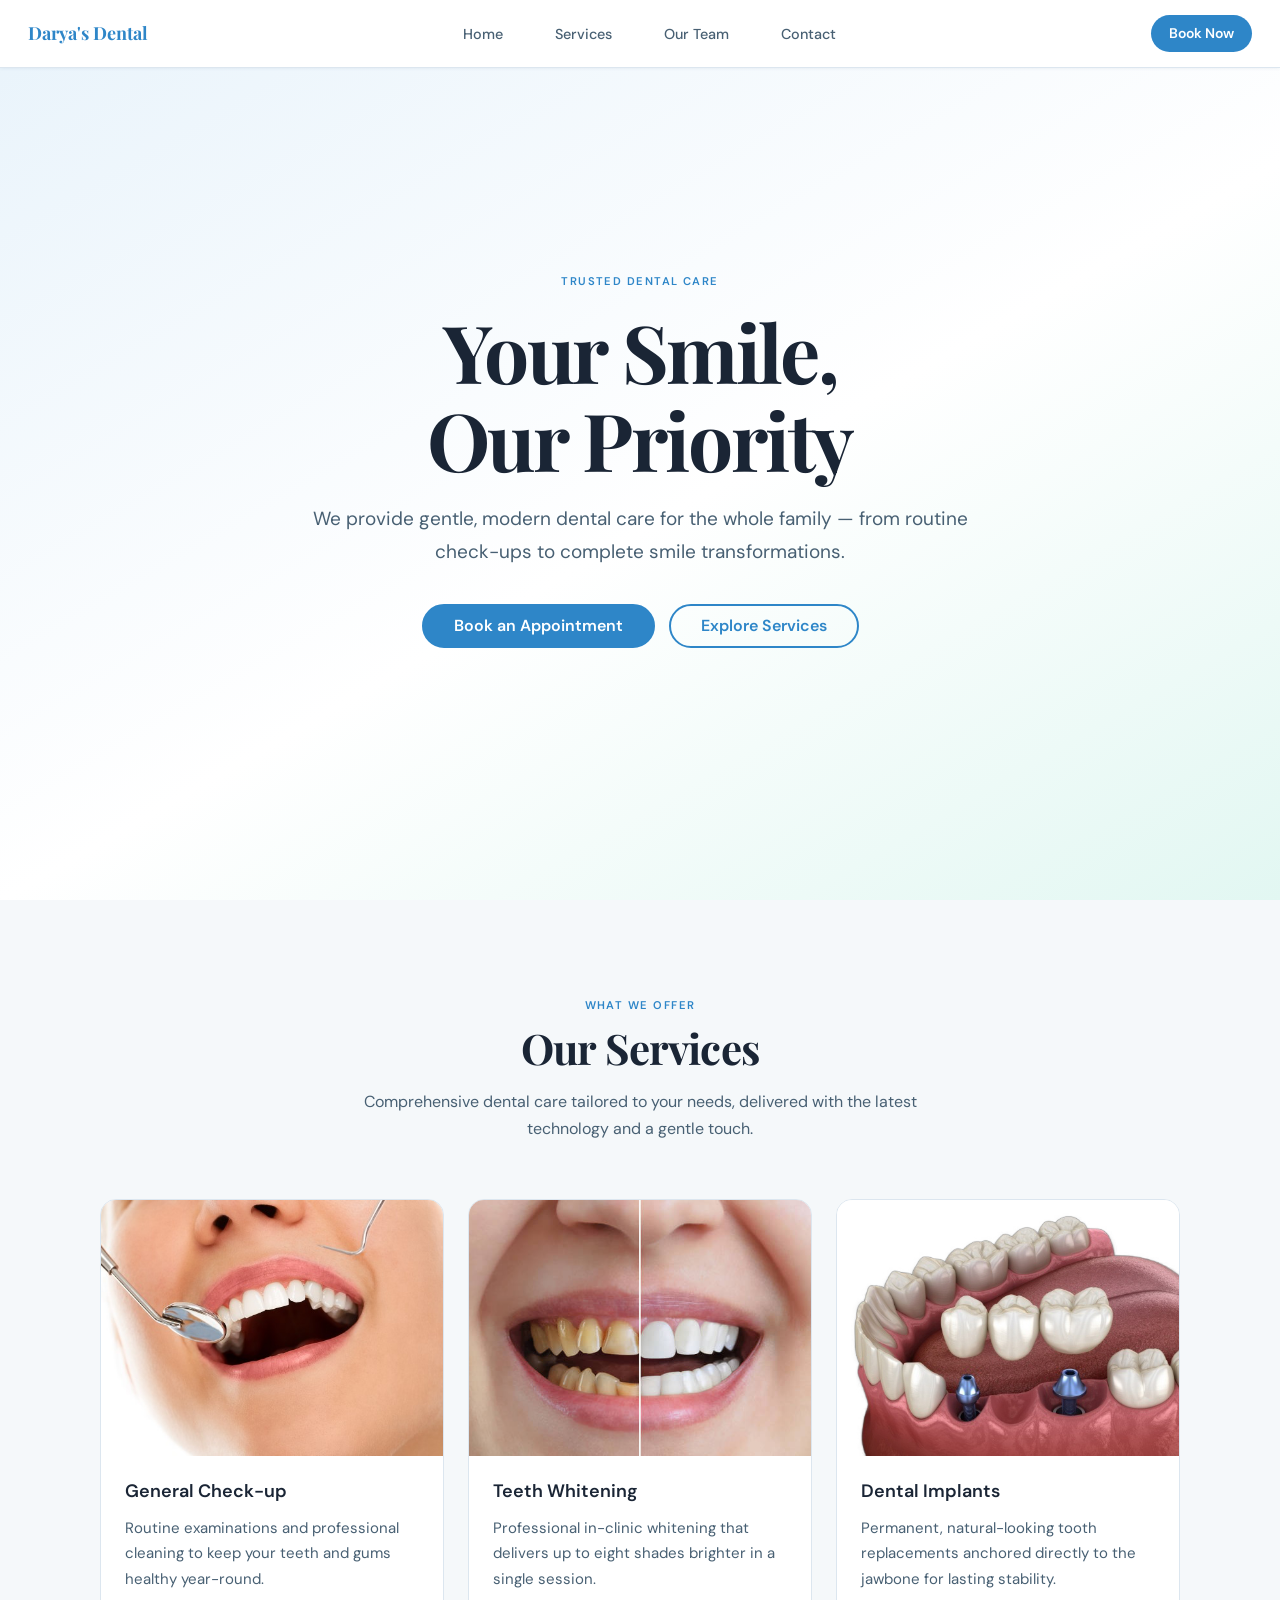
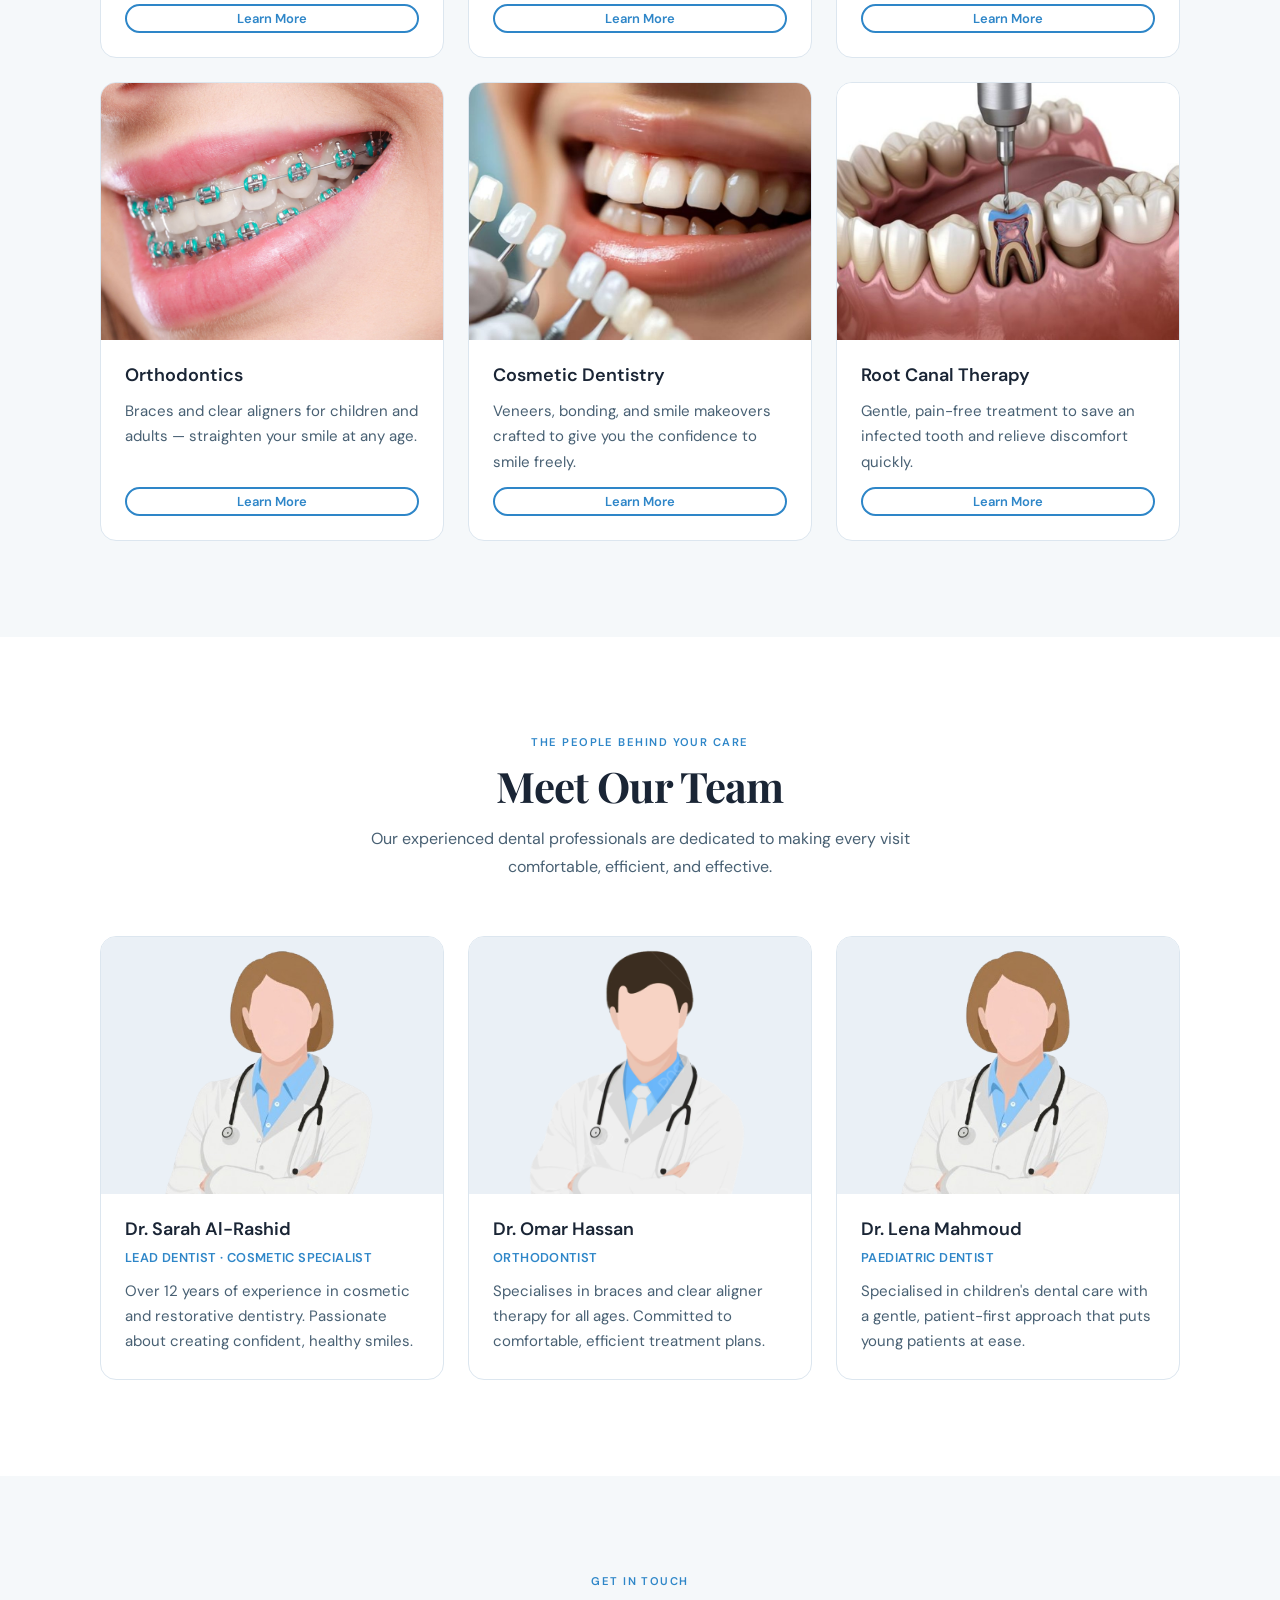
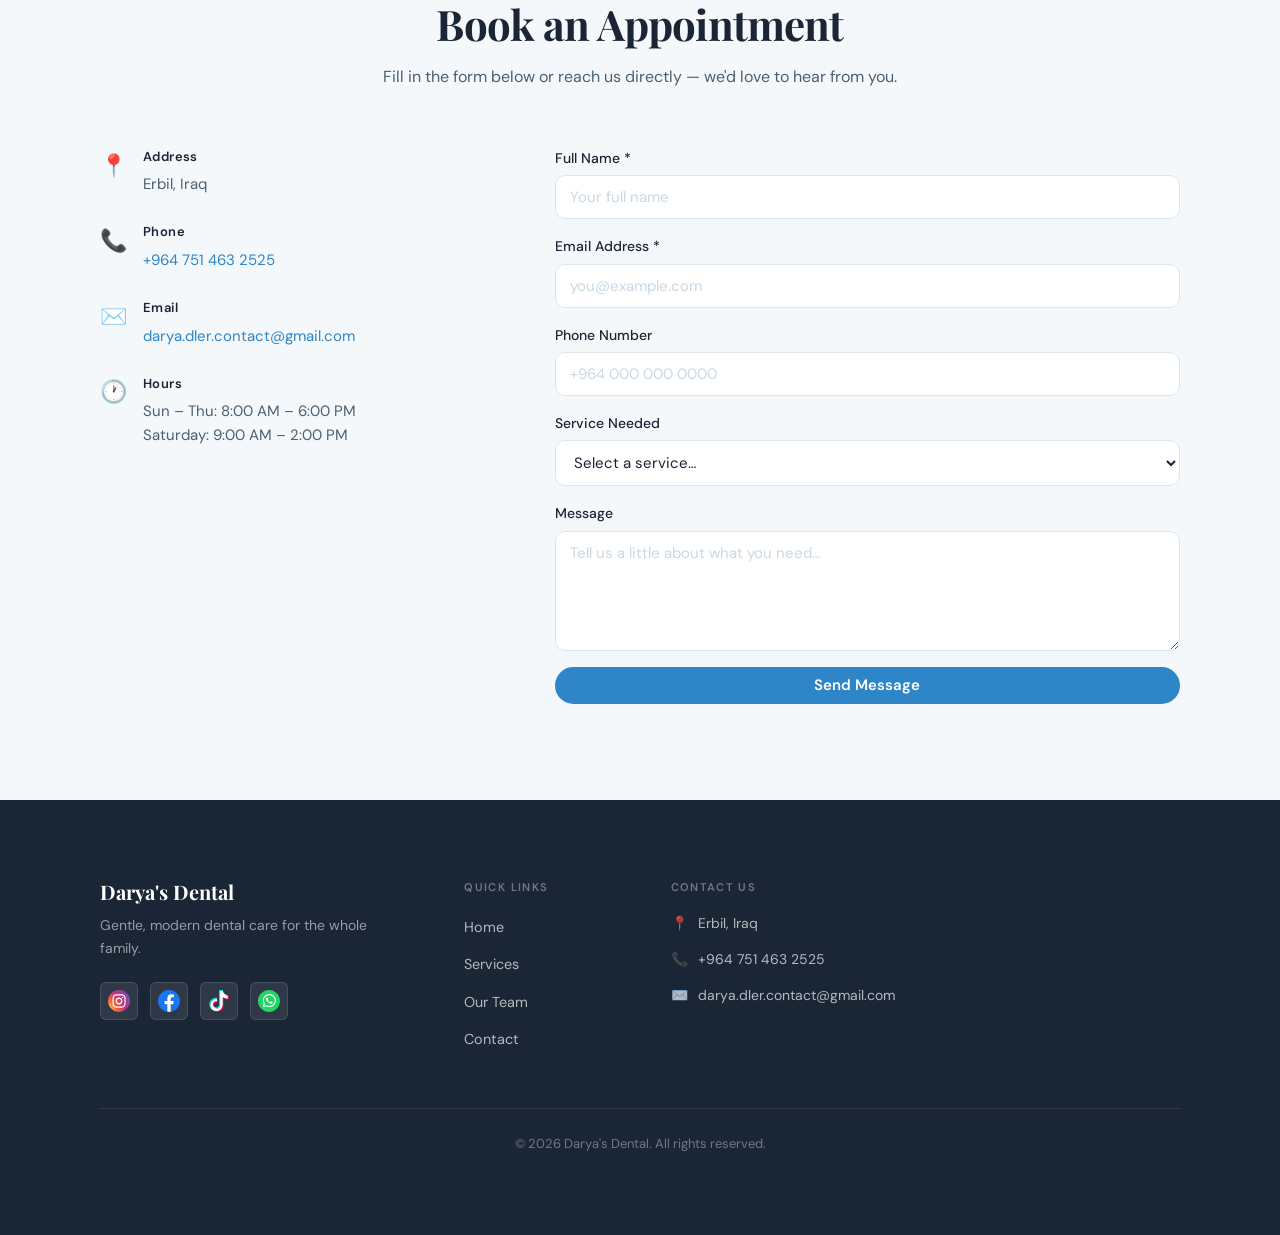
==== commit 067c3764: "Removed for Dr. Safar" ====
--- a/index.html
+++ b/index.html
@@ -19,18 +19,11 @@
 </head>
 <body>
 
-  <!-- ── Skip link ── -->
-  <a class="skip-link" href="#main-content">Skip to main content</a>
-
   <!-- ═══════════════════════════════════════════
        HEADER / NAV
   ═══════════════════════════════════════════ -->
   <header class="site-header">
 
-    <!-- CSS-only mobile menu toggle (no JS) -->
-    <input type="checkbox" id="nav-toggle" class="nav-toggle-check">
-
-    <!-- Desktop nav -->
     <nav class="nav-bar" aria-label="Main navigation">
 
       <a href="#hero" class="logo">Darya's Dental</a>
@@ -46,27 +39,6 @@
         <a href="#contact" class="cta">Book Now</a>
       </div>
 
-      <!-- Hamburger — shown on mobile only -->
-      <label
-        for="nav-toggle"
-        class="nav-hamburger-btn"
-        aria-label="Toggle menu"
-      >
-        <span class="hamburger-bar"></span>
-        <span class="hamburger-bar"></span>
-        <span class="hamburger-bar"></span>
-      </label>
-    </nav>
-
-    <!-- Mobile dropdown -->
-    <nav class="nav-mobile" id="mobile-menu" aria-label="Mobile navigation">
-      <ul role="list">
-        <li><a href="#hero">Home</a></li>
-        <li><a href="#services">Services</a></li>
-        <li><a href="#doctors">Our Team</a></li>
-        <li><a href="#contact">Contact</a></li>
-        <li><a href="#contact" class="nav-mobile__cta">Book Now</a></li>
-      </ul>
     </nav>
 
   </header>
@@ -74,7 +46,7 @@
   <!-- ═══════════════════════════════════════════
        MAIN CONTENT
   ═══════════════════════════════════════════ -->
-  <main id="main-content">
+  <main>
 
     <!-- ── HERO ───────────────────────────────── -->
     <section id="hero" class="hero" aria-labelledby="hero-heading">
